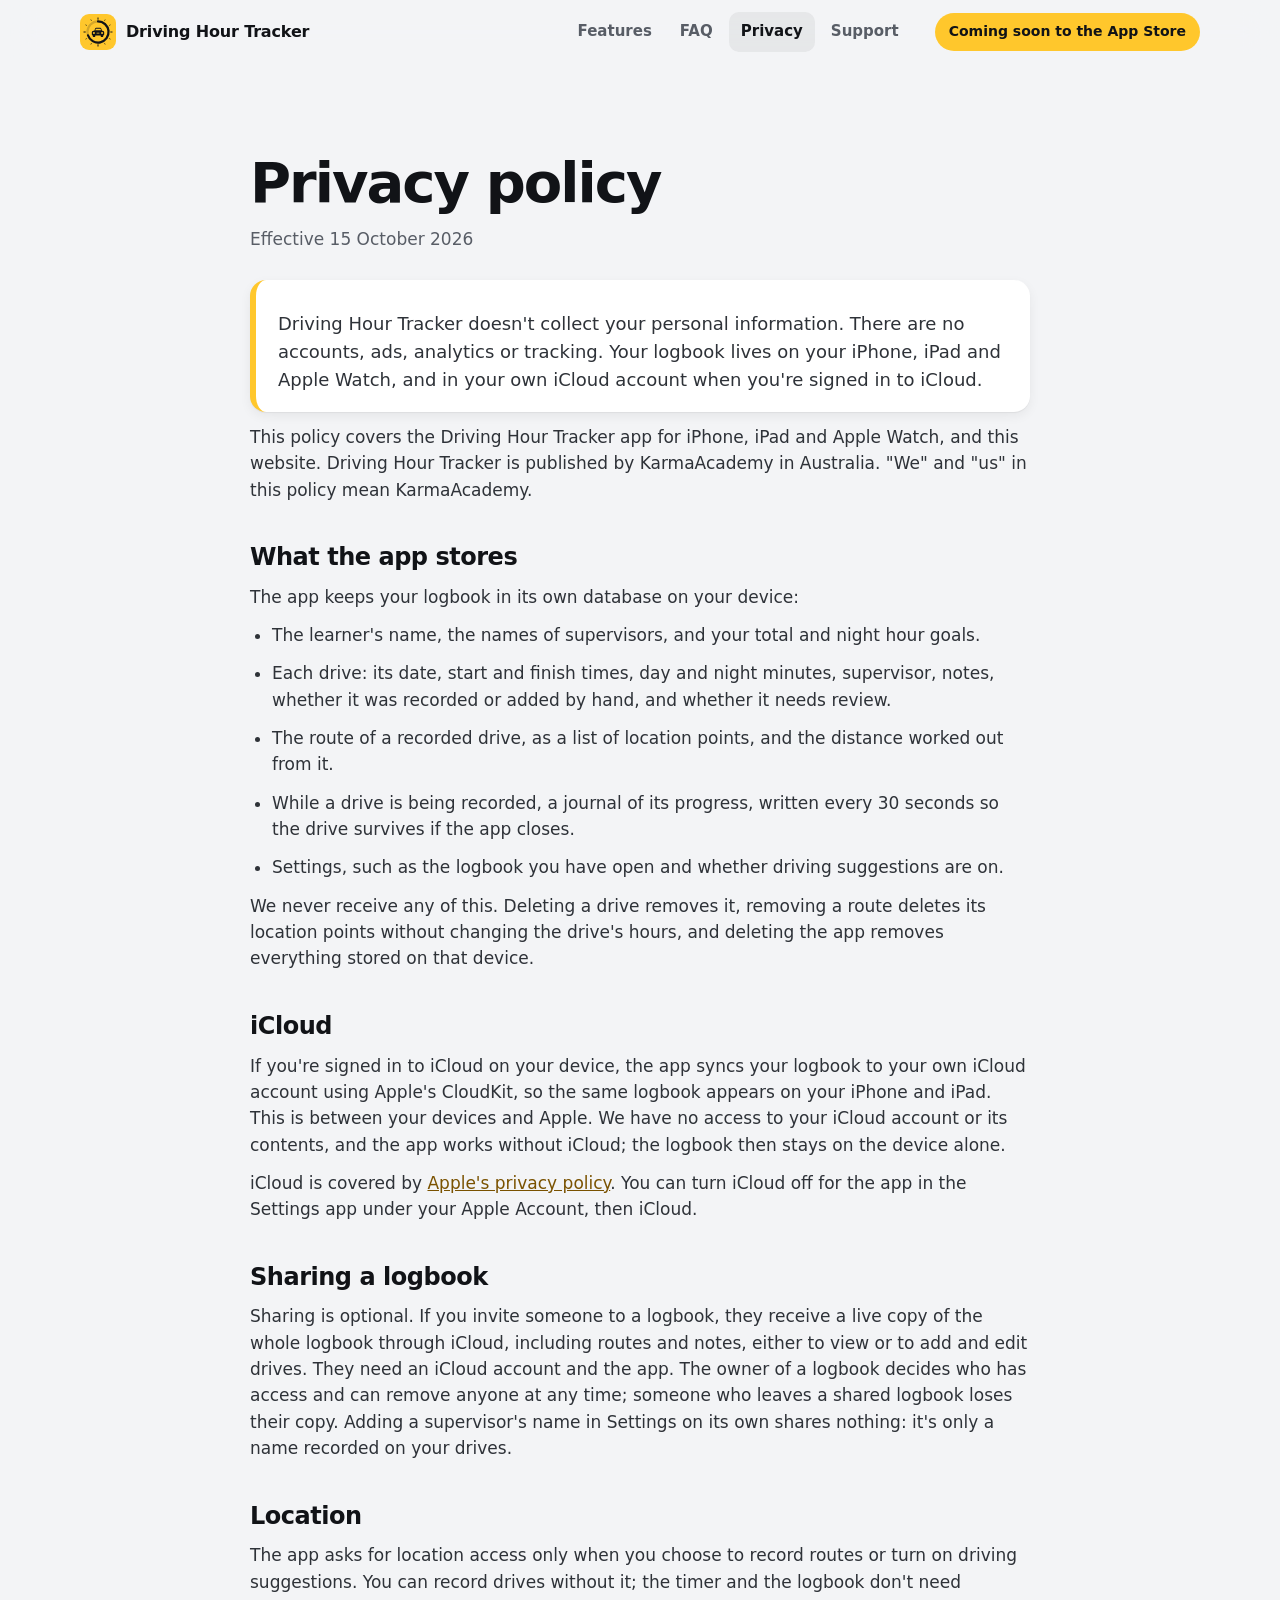
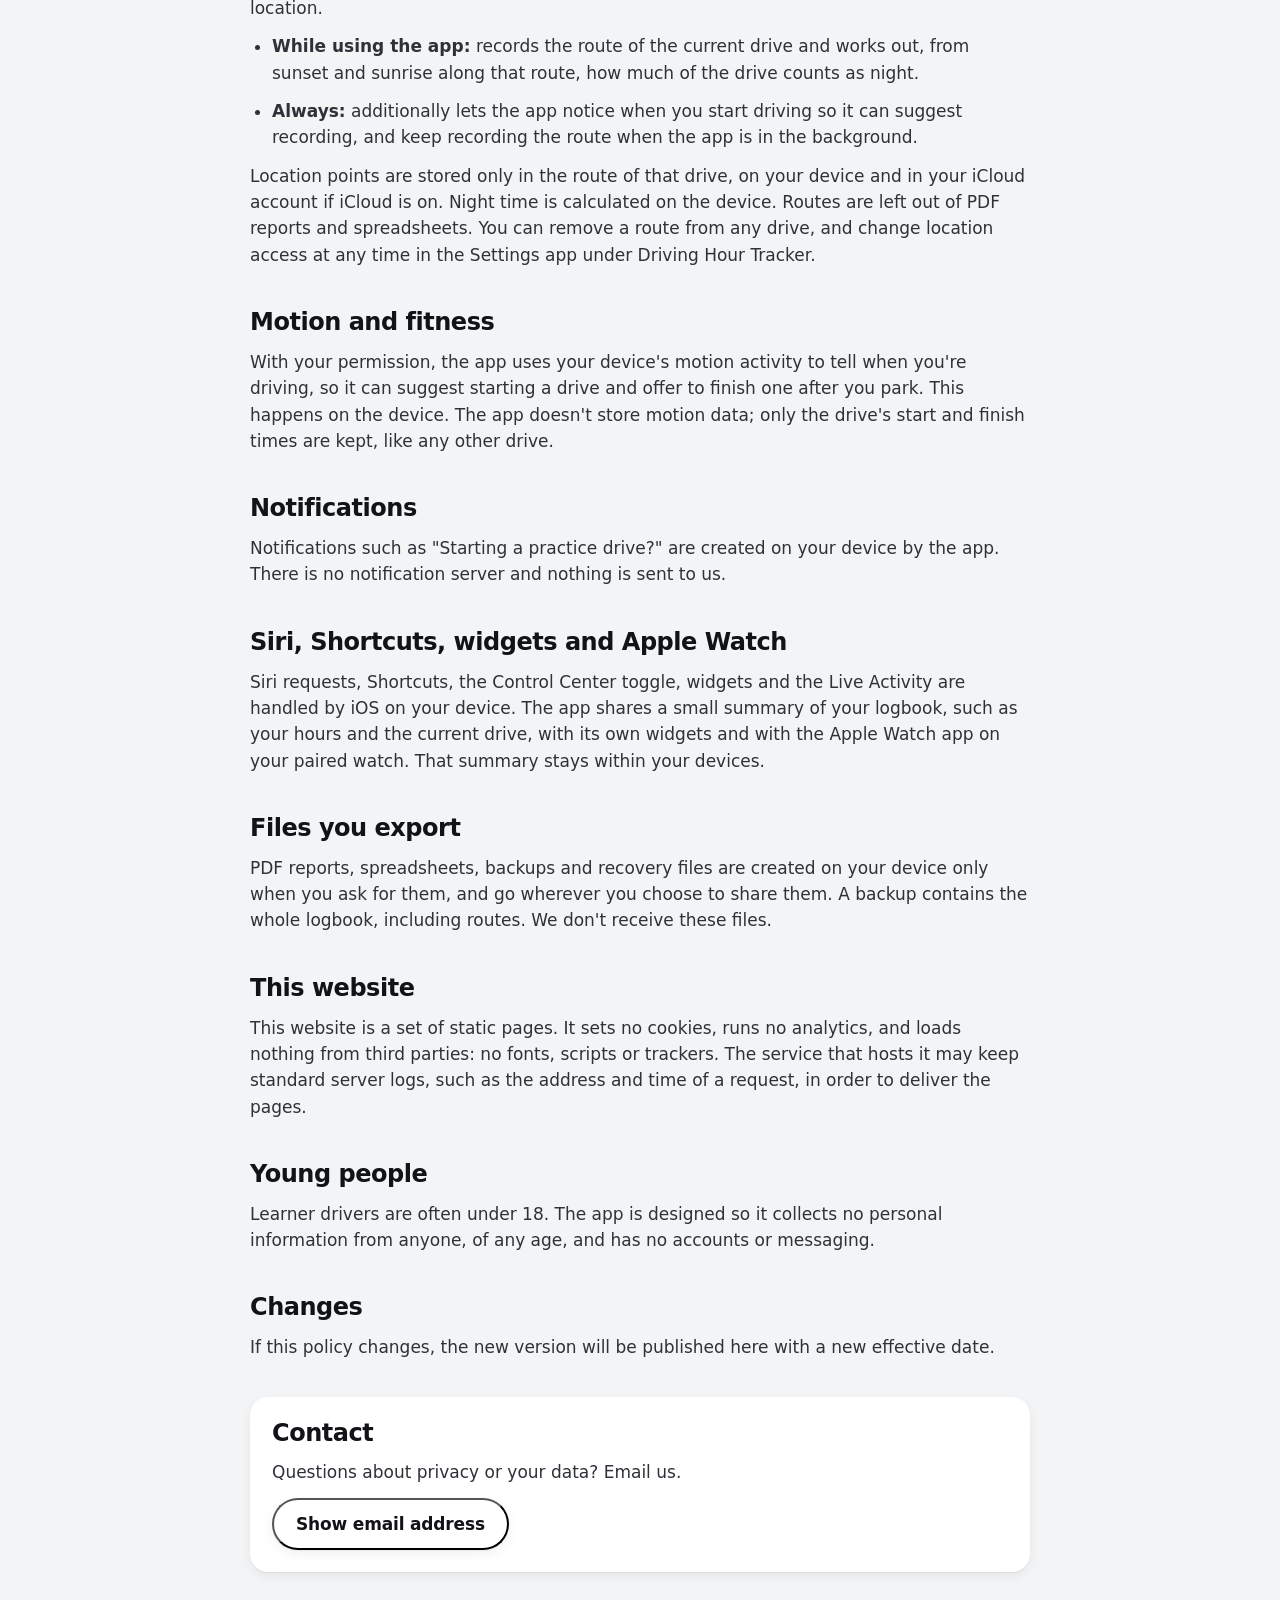
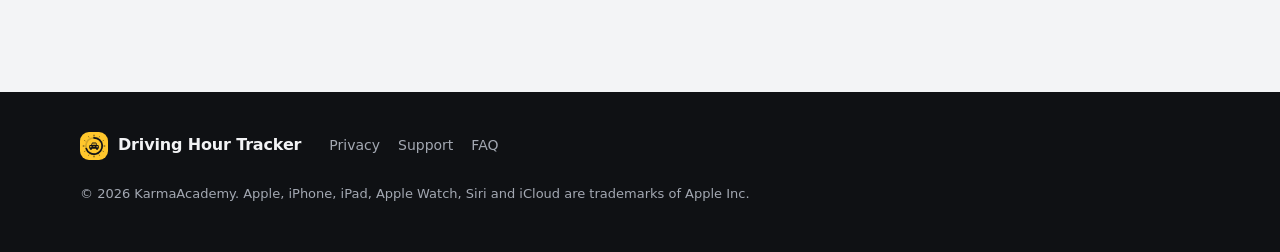
==== privacy/index.html @ 157b5ce8 "Add the Driving Hour Tracker website Home page with the scroll-driven drive scene, privacy policy, s" ====
<!doctype html>
<html lang="en">
<head>
<meta charset="utf-8">
<meta name="viewport" content="width=device-width, initial-scale=1, viewport-fit=cover">
<title>Privacy policy · Driving Hour Tracker</title>
<meta name="description" content="How the Driving Hour Tracker app and website handle your information. Your logbook stays on your device and in your own iCloud account. No accounts, analytics or ads.">
<link rel="canonical" href="https://drivinghourtracker.karmafy.com.au/privacy/">
<meta name="theme-color" content="#FFC72C">
<meta name="color-scheme" content="light">
<meta property="og:type" content="website">
<meta property="og:title" content="Privacy policy · Driving Hour Tracker">
<meta property="og:description" content="Your logbook stays on your device and in your own iCloud account. No accounts, analytics or ads.">
<meta property="og:url" content="https://drivinghourtracker.karmafy.com.au/privacy/">
<meta property="og:image" content="https://drivinghourtracker.karmafy.com.au/assets/img/og-image.jpg">
<link rel="icon" href="../assets/icons/favicon-32.png" sizes="32x32" type="image/png">
<link rel="apple-touch-icon" href="../assets/icons/apple-touch-icon.png">
<link rel="stylesheet" href="../assets/css/site.css">
</head>
<body>
<a class="skip" href="#main">Skip to content</a>

<header class="nav" id="nav">
  <div class="wrap nav-row">
    <a class="brand" href="../" aria-label="Driving Hour Tracker, home">
      <img src="../assets/icons/app-icon.svg" width="36" height="36" alt="">
      <span>Driving Hour Tracker</span>
    </a>
    <nav class="nav-links" aria-label="Sections">
      <a href="../#features">Features</a>
      <a href="../#faq">FAQ</a>
      <a href="./" aria-current="page">Privacy</a>
      <a href="../support/">Support</a>
    </nav>
    <span class="nav-cta"><span class="long">Coming soon to the App Store</span><span class="short" aria-hidden="true">Coming soon</span></span>
  </div>
</header>

<main id="main" class="doc">
  <div class="wrap narrow">
    <h1>Privacy policy</h1>
    <p class="updated">Effective 15 October 2026</p>

    <div class="summary">
      <p>Driving Hour Tracker doesn't collect your personal information. There are no accounts, ads, analytics or tracking. Your logbook lives on your iPhone, iPad and Apple Watch, and in your own iCloud account when you're signed in to iCloud.</p>
    </div>

    <p>This policy covers the Driving Hour Tracker app for iPhone, iPad and Apple Watch, and this website. Driving Hour Tracker is published by KarmaAcademy in Australia. "We" and "us" in this policy mean KarmaAcademy.</p>

    <h2>What the app stores</h2>
    <p>The app keeps your logbook in its own database on your device:</p>
    <ul>
      <li>The learner's name, the names of supervisors, and your total and night hour goals.</li>
      <li>Each drive: its date, start and finish times, day and night minutes, supervisor, notes, whether it was recorded or added by hand, and whether it needs review.</li>
      <li>The route of a recorded drive, as a list of location points, and the distance worked out from it.</li>
      <li>While a drive is being recorded, a journal of its progress, written every 30 seconds so the drive survives if the app closes.</li>
      <li>Settings, such as the logbook you have open and whether driving suggestions are on.</li>
    </ul>
    <p>We never receive any of this. Deleting a drive removes it, removing a route deletes its location points without changing the drive's hours, and deleting the app removes everything stored on that device.</p>

    <h2>iCloud</h2>
    <p>If you're signed in to iCloud on your device, the app syncs your logbook to your own iCloud account using Apple's CloudKit, so the same logbook appears on your iPhone and iPad. This is between your devices and Apple. We have no access to your iCloud account or its contents, and the app works without iCloud; the logbook then stays on the device alone.</p>
    <p>iCloud is covered by <a href="https://www.apple.com/legal/privacy/">Apple's privacy policy</a>. You can turn iCloud off for the app in the Settings app under your Apple Account, then iCloud.</p>

    <h2>Sharing a logbook</h2>
    <p>Sharing is optional. If you invite someone to a logbook, they receive a live copy of the whole logbook through iCloud, including routes and notes, either to view or to add and edit drives. They need an iCloud account and the app. The owner of a logbook decides who has access and can remove anyone at any time; someone who leaves a shared logbook loses their copy. Adding a supervisor's name in Settings on its own shares nothing: it's only a name recorded on your drives.</p>

    <h2>Location</h2>
    <p>The app asks for location access only when you choose to record routes or turn on driving suggestions. You can record drives without it; the timer and the logbook don't need location.</p>
    <ul>
      <li><strong>While using the app:</strong> records the route of the current drive and works out, from sunset and sunrise along that route, how much of the drive counts as night.</li>
      <li><strong>Always:</strong> additionally lets the app notice when you start driving so it can suggest recording, and keep recording the route when the app is in the background.</li>
    </ul>
    <p>Location points are stored only in the route of that drive, on your device and in your iCloud account if iCloud is on. Night time is calculated on the device. Routes are left out of PDF reports and spreadsheets. You can remove a route from any drive, and change location access at any time in the Settings app under Driving Hour Tracker.</p>

    <h2>Motion and fitness</h2>
    <p>With your permission, the app uses your device's motion activity to tell when you're driving, so it can suggest starting a drive and offer to finish one after you park. This happens on the device. The app doesn't store motion data; only the drive's start and finish times are kept, like any other drive.</p>

    <h2>Notifications</h2>
    <p>Notifications such as "Starting a practice drive?" are created on your device by the app. There is no notification server and nothing is sent to us.</p>

    <h2>Siri, Shortcuts, widgets and Apple Watch</h2>
    <p>Siri requests, Shortcuts, the Control Center toggle, widgets and the Live Activity are handled by iOS on your device. The app shares a small summary of your logbook, such as your hours and the current drive, with its own widgets and with the Apple Watch app on your paired watch. That summary stays within your devices.</p>

    <h2>Files you export</h2>
    <p>PDF reports, spreadsheets, backups and recovery files are created on your device only when you ask for them, and go wherever you choose to share them. A backup contains the whole logbook, including routes. We don't receive these files.</p>

    <h2>This website</h2>
    <p>This website is a set of static pages. It sets no cookies, runs no analytics, and loads nothing from third parties: no fonts, scripts or trackers. The service that hosts it may keep standard server logs, such as the address and time of a request, in order to deliver the pages.</p>

    <h2>Young people</h2>
    <p>Learner drivers are often under 18. The app is designed so it collects no personal information from anyone, of any age, and has no accounts or messaging.</p>

    <h2>Changes</h2>
    <p>If this policy changes, the new version will be published here with a new effective date.</p>

    <div class="contact">
      <h2 style="margin-top:0">Contact</h2>
      <p>Questions about privacy or your data? Email us.</p>
      <button class="btn btn-ghost email-reveal" type="button" data-mail-user="troppus" data-mail-host="ua.moc.yfamrak">Show email address</button>
      <noscript><p>Turn on JavaScript to see our email address.</p></noscript>
    </div>
  </div>
</main>

<footer class="footer">
  <div class="wrap foot-row">
    <a class="brand" href="../"><img src="../assets/icons/app-icon.svg" width="28" height="28" alt="">Driving Hour Tracker</a>
    <nav class="foot-links" aria-label="Footer">
      <a href="./">Privacy</a>
      <a href="../support/">Support</a>
      <a href="../#faq">FAQ</a>
    </nav>
    <p class="foot-note">© 2026 KarmaAcademy. Apple, iPhone, iPad, Apple Watch, Siri and iCloud are trademarks of Apple Inc.</p>
  </div>
</footer>

<script src="../assets/js/site.js" defer></script>
</body>
</html>
---- assets/css/site.css ----
/* Driving Hour Tracker website. Colours are the app's L-plate tokens (DrivingLogCore/Palette.swift, light values,
   with the dark values where the system renders a surface dark). Yellow is only ever a fill under near-black. */

:root {
  --ground: #F3F4F6; --card: #FFFFFF; --ink: #111317; --ink2: #585D66; --sep: #E7E9ED; --fill: #EDEFF2;
  --plate: #FFC72C; --onPlate: #111317; --accentInk: #7A5200; --accentTint: #FFF3C7; --tintInk: #5E3F00;
  --day: #9A6200; --dayTint: #FFF3C7; --night: #2F4AB5; --nightTint: #E6EBFA; --ok: #1E7A4B; --okTint: #E3F3EA;
  --danger: #C42B1C; --dangerTint: #FCE5E2;
  --dGround: #0F1114; --dCard: #1A1D22; --dInk: #F2F3F5; --dInk2: #A3A8B2; --dSep: #2A2E35; --dDanger: #FF8A7F; --dAccentInk: #FFD45C; --dNight: #8EA6FF; --dDay: #F5B94A;
  --font: -apple-system, BlinkMacSystemFont, "SF Pro Display", "SF Pro Text", system-ui, "Segoe UI", Roboto, "Helvetica Neue", Arial, sans-serif;
  --ease: cubic-bezier(.2, .7, .2, 1);
  --ease-out: cubic-bezier(.16, 1, .3, 1);
  --radius: 22px;
  --shadow: 0 30px 60px -28px rgba(10, 12, 16, .35), 0 10px 20px -14px rgba(10, 12, 16, .2);
  --shadow-soft: 0 4px 12px rgba(0, 0, 0, .06), 0 1px 1px rgba(0, 0, 0, .05);
  --nav-h: 64px;
}

* { box-sizing: border-box; }
html { scroll-behavior: smooth; -webkit-text-size-adjust: 100%; }
body {
  margin: 0; background: var(--ground); color: var(--ink); font-family: var(--font); font-size: 17px; line-height: 1.55;
  -webkit-font-smoothing: antialiased; -moz-osx-font-smoothing: grayscale; overflow-x: clip;
}
img, svg, video { display: block; max-width: 100%; }
a { color: inherit; }
b, strong { font-weight: 650; }
h1, h2, h3, p, ul, ol, figure { margin: 0; }
button { font: inherit; }
:focus-visible { outline: 3px solid var(--night); outline-offset: 3px; border-radius: 6px; }
[id] { scroll-margin-top: calc(var(--nav-h) + 12px); }
#how { scroll-margin-top: 0; }
svg.i { display: inline-block; vertical-align: middle; flex: none; }

.skip { position: absolute; left: 16px; top: -60px; background: var(--ink); color: var(--dInk); padding: 10px 16px; border-radius: 12px; z-index: 100; text-decoration: none; font-weight: 600; }
.skip:focus { top: 12px; }

.wrap { width: 100%; max-width: 1200px; margin: 0 auto; padding: 0 clamp(16px, 4vw, 40px); }
.wrap.narrow { max-width: 860px; }

/* ---------- type ---------- */
.display { font-size: clamp(42px, 7.2vw, 88px); line-height: .98; letter-spacing: -.04em; font-weight: 800; }
.display-2 { font-size: clamp(32px, 4.8vw, 58px); line-height: 1.04; letter-spacing: -.035em; font-weight: 800; max-width: 18ch; }
.display-3 { font-size: clamp(28px, 3.6vw, 44px); line-height: 1.06; letter-spacing: -.03em; font-weight: 800; }
.eyebrow { display: flex; align-items: center; gap: 10px; font-size: 14px; font-weight: 650; letter-spacing: .06em; text-transform: uppercase; color: var(--accentInk); margin-bottom: 18px; }
.eyebrow.light { color: var(--dAccentInk); }
.lede { font-size: clamp(18px, 1.5vw, 21px); line-height: 1.5; color: var(--ink2); max-width: 54ch; margin-top: 26px; }
.section-lede { font-size: clamp(17px, 1.4vw, 20px); color: var(--ink2); max-width: 60ch; margin-top: 18px; }
.why .section-lede, .devices .section-lede { color: var(--dInk2); }
.fine { font-size: 14px; color: var(--ink2); max-width: 70ch; margin-top: 28px; }

/* The highlighted word sits on a learner plate. */
.mark { display: inline-block; font-style: normal; padding: 0 .12em .04em; margin: 0 -.02em; border-radius: .14em; transform: rotate(-2deg); background: var(--plate); color: var(--onPlate); }
.lplate { display: inline-grid; place-items: center; width: 22px; height: 22px; border-radius: 4px; background: var(--plate); color: var(--onPlate); font-weight: 900; font-size: 14px; letter-spacing: 0; line-height: 1; border: 2px solid var(--onPlate); }

/* ---------- buttons, chips, cards ---------- */
.btn { display: inline-flex; align-items: center; justify-content: center; gap: 9px; min-height: 52px; padding: 0 22px; border-radius: 26px; font-weight: 650; font-size: 17px; text-decoration: none; letter-spacing: -.01em; transition: transform .35s var(--ease-out), box-shadow .35s var(--ease-out), background-color .25s; white-space: nowrap; }
.btn-plate { background: var(--plate); color: var(--onPlate); box-shadow: 0 14px 28px -14px rgba(122, 82, 0, .55); }
.btn-plate:hover { transform: translateY(-2px); box-shadow: 0 20px 34px -14px rgba(122, 82, 0, .6); }
.btn-ghost { color: var(--ink); background: var(--card); box-shadow: var(--shadow-soft); }
.btn-ghost:hover { transform: translateY(-2px); box-shadow: 0 12px 24px -12px rgba(10, 12, 16, .3); }
.btn-ink { background: var(--ink); color: var(--plate); }
.btn-ink:hover { transform: translateY(-2px); }
.btn-ghost-ink { color: var(--ink); background: rgba(17, 19, 23, .08); }
.btn-ghost-ink:hover { background: rgba(17, 19, 23, .14); }
.actions { display: flex; flex-wrap: wrap; gap: 12px; margin-top: 30px; }

.chip { display: inline-flex; align-items: center; gap: 7px; height: 38px; padding: 0 14px; border-radius: 19px; background: var(--card); color: var(--ink); font-size: 14px; font-weight: 600; box-shadow: var(--shadow-soft); white-space: nowrap; }
.chip b { font-weight: 700; }
.chip.plate { background: var(--plate); color: var(--onPlate); box-shadow: 0 16px 30px -18px rgba(10, 12, 16, .5); }
.chip-row { display: flex; flex-wrap: wrap; gap: 8px; margin-top: 16px; }

.row-card { display: flex; align-items: center; gap: 14px; background: var(--card); border-radius: 18px; padding: 14px 18px 14px 14px; box-shadow: var(--shadow); min-width: 250px; max-width: 330px; }
.row-card strong { display: block; font-size: 16px; line-height: 1.25; }
.row-card small { display: block; font-size: 13px; color: var(--ink2); line-height: 1.3; margin-top: 2px; }
.dot { display: inline-grid; place-items: center; width: 40px; height: 40px; border-radius: 50%; flex: none; }
.dot.ok { background: var(--okTint); color: var(--ok); }
.dot.night { background: var(--nightTint); color: var(--night); }
.avatar { display: inline-grid; place-items: center; width: 40px; height: 40px; border-radius: 50%; background: var(--fill); color: var(--ink2); font-weight: 650; font-size: 16px; flex: none; }
.avatar.plate { background: var(--accentTint); color: var(--tintInk); }
.avatar.icloud { background: var(--nightTint); color: var(--night); }

/* ---------- reveal on scroll ---------- */
[data-reveal] { opacity: 0; transform: translate3d(0, 28px, 0); transition: opacity .9s var(--ease), transform .9s var(--ease); }
[data-reveal].in { opacity: 1; transform: none; }
[data-stagger] > * { opacity: 0; transform: translate3d(0, 22px, 0); transition: opacity .8s var(--ease), transform .8s var(--ease); transition-delay: calc(var(--i, 0) * 90ms); }
[data-stagger].in > * { opacity: 1; transform: none; }

/* ---------- nav ---------- */
.nav { position: sticky; top: 0; z-index: 50; height: var(--nav-h); display: flex; align-items: center; background: rgba(243, 244, 246, .72); backdrop-filter: saturate(180%) blur(18px); -webkit-backdrop-filter: saturate(180%) blur(18px); transition: box-shadow .3s, background-color .3s; }
.nav.scrolled { box-shadow: 0 1px 0 rgba(17, 19, 23, .07), 0 10px 30px -20px rgba(10, 12, 16, .25); background: rgba(243, 244, 246, .86); }
.nav-row { display: flex; align-items: center; gap: 24px; }
.brand { display: inline-flex; align-items: center; gap: 10px; font-weight: 700; text-decoration: none; letter-spacing: -.01em; font-size: 16px; }
.brand img { border-radius: 9px; }
.brand span { white-space: nowrap; }
.nav-cta .short { display: none; }
@media (max-width: 600px) { .nav-cta .long { display: none; } .nav-cta .short { display: inline; } .nav-row { gap: 12px; } }
.nav-links { display: none; gap: 4px; margin-left: auto; }
.nav-links a { text-decoration: none; font-size: 15px; font-weight: 550; color: var(--ink2); padding: 8px 12px; border-radius: 10px; transition: color .2s, background-color .2s; }
.nav-links a:hover { color: var(--ink); background: rgba(17, 19, 23, .06); }
.nav-cta { margin-left: auto; display: inline-flex; align-items: center; height: 38px; padding: 0 14px; border-radius: 19px; background: var(--plate); color: var(--onPlate); font-size: 14px; font-weight: 650; white-space: nowrap; }
@media (min-width: 900px) { .nav-links { display: flex; } .nav-cta { margin-left: 0; } }

/* ---------- device frames (store.css proportions, scaled by --k) ---------- */
.iphone { position: relative; width: calc(470px * var(--k, 1)); height: calc(986px * var(--k, 1)); flex: none; }
.iphone > .body { position: absolute; left: 0; top: 0; width: 470px; height: 986px; transform: scale(var(--k, 1)); transform-origin: 0 0; }
.iphone .edge { position: absolute; inset: 0; border-radius: 78px; background: linear-gradient(150deg, #8A8D93 0%, #3B3E43 18%, #6E7177 52%, #2B2D31 80%, #75787E 100%); box-shadow: 0 50px 90px -30px rgba(10, 12, 16, .55), 0 24px 40px -24px rgba(10, 12, 16, .45); }
.iphone .bezel { position: absolute; inset: 3px; border-radius: 75px; background: #050506; }
.iphone .screen { position: absolute; left: 15px; top: 15px; width: 440px; height: 956px; border-radius: 62px; overflow: hidden; background: var(--ground); }
.iphone .screen > img, .iphone .screen > video { position: absolute; left: 0; top: 0; width: 440px; height: 956px; object-fit: cover; }
.iphone .island { position: absolute; left: 50%; top: 11px; width: 126px; height: 37px; margin-left: -63px; border-radius: 19px; background: #000; z-index: 10; }

.ipad { position: relative; width: calc(1084px * var(--k, 1)); height: calc(1428px * var(--k, 1)); flex: none; }
.ipad > .body { position: absolute; left: 0; top: 0; width: 1084px; height: 1428px; transform: scale(var(--k, 1)); transform-origin: 0 0; }
.ipad .edge { position: absolute; inset: 0; border-radius: 62px; background: linear-gradient(150deg, #8A8D93 0%, #3B3E43 18%, #6E7177 52%, #2B2D31 80%, #75787E 100%); box-shadow: 0 60px 110px -40px rgba(10, 12, 16, .5), 0 30px 50px -30px rgba(10, 12, 16, .4); }
.ipad .bezel { position: absolute; inset: 3px; border-radius: 59px; background: #050506; }
.ipad .cam { position: absolute; right: 9px; top: 50%; width: 8px; height: 8px; margin-top: -4px; border-radius: 50%; background: #1C2230; box-shadow: inset 0 0 0 2px #0A0C10; }
.ipad .screen { position: absolute; left: 26px; top: 26px; width: 1032px; height: 1376px; border-radius: 36px; overflow: hidden; background: var(--ground); }
.ipad .screen > img { position: absolute; left: 0; top: 0; width: 1032px; height: 1376px; }

.watch { position: relative; width: calc(268px * var(--k, 1)); height: calc(318px * var(--k, 1)); flex: none; }
.watch > .wbody { position: absolute; left: 0; top: 0; width: 268px; height: 318px; transform: scale(var(--k, 1)); transform-origin: 0 0; }
.watch .band { position: absolute; left: 44px; width: 180px; background: linear-gradient(90deg, #1B1D21, #2C2F35 50%, #1B1D21); }
.watch .band.top { top: -150px; height: 170px; border-radius: 26px 26px 8px 8px; }
.watch .band.bottom { bottom: -150px; height: 170px; border-radius: 8px 8px 26px 26px; }
.watch .case { position: absolute; inset: 0; border-radius: 76px; background: linear-gradient(150deg, #5D6067 0%, #26282C 30%, #4A4D53 60%, #1D1F22 100%); box-shadow: 0 40px 70px -26px rgba(10, 12, 16, .6), 0 16px 30px -18px rgba(10, 12, 16, .45); }
.watch .glass { position: absolute; inset: 9px; border-radius: 68px; background: #000; }
.watch .wscreen { position: absolute; left: 30px; top: 35px; width: 208px; height: 248px; border-radius: 46px; overflow: hidden; background: #000; }
.watch .wscreen img { position: absolute; left: 0; top: 0; width: 208px; height: 248px; }
.watch .crown { position: absolute; right: -11px; top: 72px; width: 16px; height: 50px; border-radius: 6px; background: linear-gradient(90deg, #3A3D42, #7B7E84 55%, #3A3D42); }
.watch .wbutton { position: absolute; right: -6px; top: 150px; width: 9px; height: 64px; border-radius: 4px; background: #2A2C30; }

/* ============================== HERO ============================== */
.hero { position: relative; overflow: hidden; padding: clamp(40px, 7vw, 96px) 0 0; min-height: calc(100vh - var(--nav-h)); display: flex; flex-direction: column; }
.hero-bg { position: absolute; inset: 0; pointer-events: none; }
.hero-bg .motif { position: absolute; right: -22vw; top: -24vw; width: 78vw; height: 78vw; max-width: 1100px; max-height: 1100px; color: rgba(17, 19, 23, .05); animation: spin 90s linear infinite; }
.hero-bg .glow { position: absolute; right: -10vw; top: 10vh; width: 60vw; height: 60vw; max-width: 900px; max-height: 900px; border-radius: 50%; background: radial-gradient(closest-side, rgba(255, 199, 44, .35), rgba(255, 199, 44, 0)); filter: blur(10px); }
@keyframes spin { to { transform: rotate(360deg); } }

.hero-grid { position: relative; display: grid; grid-template-columns: 1fr; gap: 40px; align-items: center; flex: 1; }
.hero-copy { position: relative; z-index: 3; }
.display .line { display: block; overflow: hidden; padding: 0 .08em; margin: 0 -.08em; }
.display .line > span { display: block; transform: translate3d(0, 110%, 0); animation: rise 1s var(--ease-out) forwards; }
.display .line:nth-child(2) > span { animation-delay: .1s; }
.display .line:nth-child(3) > span { animation-delay: .2s; }
@keyframes rise { to { transform: none; } }
.hero .eyebrow, .hero .lede, .hero .actions, .hero .proof { opacity: 0; animation: fade .9s var(--ease) forwards; }
.hero .eyebrow { animation-delay: .05s; }
.hero .lede { animation-delay: .45s; }
.hero .actions { animation-delay: .6s; }
.hero .proof { animation-delay: .75s; }
@keyframes fade { from { opacity: 0; transform: translate3d(0, 14px, 0); } to { opacity: 1; transform: none; } }
.proof { list-style: none; padding: 0; margin: 28px 0 0; display: flex; flex-wrap: wrap; gap: 8px 18px; color: var(--ink2); font-size: 15px; font-weight: 550; }
.proof li { display: inline-flex; align-items: center; gap: 7px; }
.proof .i { color: var(--ok); }

.hero-stage { position: relative; height: 560px; display: flex; justify-content: center; align-items: flex-start; --mx: 0; --my: 0; }
.hero-phone { --k: .54; z-index: 2; opacity: 0; animation: phone-in 1.2s var(--ease-out) .25s forwards; translate: calc(var(--mx) * 8px) calc(var(--my) * 8px); }
@keyframes phone-in { from { opacity: 0; transform: translate3d(0, 60px, 0) scale(.96); } to { opacity: 1; transform: none; } }
.timer-cover { position: absolute; left: 100px; top: 196px; width: 240px; height: 92px; background: var(--ground); display: grid; place-items: center; font-size: 82px; font-weight: 400; letter-spacing: -.02em; font-variant-numeric: tabular-nums; color: var(--ink); line-height: 1; }
.float { position: absolute; z-index: 3; opacity: 0; animation: fade 1s var(--ease) forwards; translate: calc(var(--mx) * var(--d, 10) * 1px) calc(var(--my) * var(--d, 10) * 1px); }
.float-a { left: 0; top: 300px; animation-delay: .9s; }
.float-b { right: 0; top: 400px; animation-delay: 1.1s; }
.float-c { right: 4%; bottom: 0; animation-delay: 1.3s; }
.float-a .row-card { animation: hover-a 6s ease-in-out infinite; }
.float-b .row-card { animation: hover-b 7s ease-in-out infinite; }
.float-c .watch { animation: hover-a 8s ease-in-out infinite; }
@keyframes hover-a { 50% { transform: translateY(-8px); } }
@keyframes hover-b { 50% { transform: translateY(8px); } }

.road { position: relative; height: 110px; margin-top: 24px; background: #2A2E35; overflow: hidden; }
.road::before, .road::after { content: ""; position: absolute; left: 0; right: 0; height: 6px; background: var(--plate); opacity: .9; }
.road::before { top: 10px; } .road::after { bottom: 10px; }
.lane { position: absolute; left: 0; right: 0; top: 50%; height: 4px; margin-top: -2px; background: repeating-linear-gradient(90deg, #F2F3F5 0 48px, transparent 48px 96px); background-size: 96px 4px; animation: lane 1.2s linear infinite; }
@keyframes lane { to { background-position: -96px 0; } }
.road-car { position: absolute; top: 50%; left: 0; width: 72px; height: 58px; margin-top: -29px; color: var(--plate); animation: drive-by 14s linear infinite; }
.road-car svg { width: 100%; height: 100%; animation: bob .5s ease-in-out infinite alternate; filter: drop-shadow(0 10px 10px rgba(0, 0, 0, .5)); }
@keyframes drive-by { from { transform: translateX(-120px); } to { transform: translateX(calc(100vw + 120px)); } }
@keyframes bob { from { transform: translateY(-1px); } to { transform: translateY(1px); } }

@media (min-width: 960px) {
  .hero-grid { grid-template-columns: minmax(0, 1.05fr) minmax(0, .95fr); gap: 20px; }
  .hero-stage { height: 680px; justify-content: flex-end; padding-right: 20px; }
  .hero-phone { --k: .66; }
  .float-a { left: -2%; top: 300px; }
  .float-b { right: -24px; top: 420px; }
  .float-c { left: 6%; bottom: -6px; }
}
@media (min-width: 1200px) { .hero-phone { --k: .7; } .hero-stage { height: 720px; } }
@media (max-width: 600px) {
  .hero-stage { height: 520px; }
  .hero-phone { --k: .5; }
  .float-a, .float-b { display: none; }
  .float-c { right: -4px; bottom: 0; --k: .55; }
  .row-card { min-width: 0; max-width: 220px; padding: 12px 14px 12px 12px; }
  .row-card strong { font-size: 14px; } .row-card small { font-size: 12px; }
}

/* ============================== WHY ============================== */
.why { background: var(--dGround); color: var(--dInk); padding: clamp(72px, 10vw, 140px) 0; }
.findings { display: grid; grid-template-columns: 1fr; gap: 16px; margin-top: 48px; }
.finding { background: var(--dCard); border: 1px solid var(--dSep); border-radius: var(--radius); padding: 26px 26px 28px; }
.finding .complaint { display: flex; gap: 10px; align-items: flex-start; color: var(--dInk2); font-size: 15px; line-height: 1.4; text-decoration: line-through; text-decoration-color: rgba(255, 138, 127, .6); }
.finding .x { display: inline-grid; place-items: center; width: 22px; height: 22px; border-radius: 50%; background: rgba(255, 90, 80, .18); color: var(--dDanger); font-size: 12px; font-weight: 800; flex: none; text-decoration: none; }
.finding h3 { font-size: 22px; letter-spacing: -.02em; margin-top: 18px; line-height: 1.15; }
.finding h3::before { content: ""; display: block; width: 44px; height: 6px; border-radius: 3px; background: var(--plate); margin-bottom: 14px; transform-origin: left; transform: scaleX(0); transition: transform .9s var(--ease-out) .2s; }
[data-stagger].in .finding h3::before { transform: none; }
.finding p:last-child { color: var(--dInk2); margin-top: 10px; font-size: 16px; }
@media (min-width: 720px) { .findings { grid-template-columns: 1fr 1fr; gap: 20px; } }

/* ============================== THE DRIVE ============================== */
.drive { position: relative; height: 480vh; background: var(--ground); }
.drive-stage { position: sticky; top: 0; height: 100vh; height: 100svh; overflow: hidden; }
.sky { position: absolute; inset: 0; background: linear-gradient(180deg, #F3F4F6 0%, #E9ECF1 60%, #DFE3E9 100%); }
.night-layer { position: absolute; inset: 0; background: linear-gradient(180deg, #0F1114 0%, #141A33 55%, #1D2A5E 100%); opacity: 0; }
.grid-map { position: absolute; inset: -10% -10% -10% -10%; opacity: .5; background-image: linear-gradient(rgba(17, 19, 23, .07) 1px, transparent 1px), linear-gradient(90deg, rgba(17, 19, 23, .07) 1px, transparent 1px); background-size: 72px 72px; transform: rotate(-6deg); mix-blend-mode: multiply; }
.sun { position: absolute; left: 12%; top: 14%; width: 120px; height: 120px; border-radius: 50%; background: radial-gradient(circle at 40% 40%, #FFE27A, #FFC72C 60%, #F5B94A); box-shadow: 0 0 80px 30px rgba(255, 199, 44, .35); }
.moon { position: absolute; right: 14%; top: 12%; width: 84px; height: 84px; border-radius: 50%; background: #F2F3F5; box-shadow: inset -22px -10px 0 0 #141A33, 0 0 50px 10px rgba(242, 243, 245, .15); opacity: 0; transform: translateY(120px); }
.road-svg { position: absolute; inset: 0; width: 100%; height: 100%; }
.road-svg .asphalt { fill: none; stroke: #2A2E35; stroke-width: 58; stroke-linecap: round; stroke-linejoin: round; }
.road-svg .centre { fill: none; stroke: #F2F3F5; stroke-width: 3; stroke-dasharray: 22 18; opacity: .7; }
.road-svg .trail { fill: none; stroke-width: 10; stroke-linecap: round; stroke-linejoin: round; }
.road-svg .trail.day { stroke: #F5B94A; }
.road-svg .trail.night { stroke: #8EA6FF; }
.road-svg .car { color: var(--plate); filter: drop-shadow(0 8px 8px rgba(0, 0, 0, .45)); }

.live { position: absolute; left: 50%; top: calc(var(--nav-h) + 14px); transform: translateX(-50%); z-index: 4; display: grid; grid-template-columns: auto 1fr auto; grid-template-areas: "car title state" "car timer timer" "car bar bar" "car cap cap"; column-gap: 12px; row-gap: 2px; align-items: center; width: min(92vw, 420px); background: #000; color: var(--dInk); border-radius: 26px; padding: 14px 18px 14px 14px; box-shadow: 0 30px 60px -20px rgba(0, 0, 0, .6), 0 0 0 1px rgba(255, 255, 255, .08); font-size: 14px; }
.live-car { grid-area: car; display: grid; place-items: center; width: 44px; height: 44px; border-radius: 12px; background: var(--plate); color: var(--onPlate); align-self: start; }
.live-title { grid-area: title; font-weight: 650; font-size: 16px; }
.live-state { grid-area: state; display: inline-flex; align-items: center; gap: 4px; color: var(--dDanger); font-weight: 600; font-size: 13px; justify-self: end; }
.live-timer { grid-area: timer; font-size: 30px; font-weight: 600; font-variant-numeric: tabular-nums; letter-spacing: .01em; line-height: 1.1; }
.live-bar { grid-area: bar; height: 8px; border-radius: 4px; background: var(--dSep); position: relative; overflow: hidden; margin-top: 6px; }
.live-bar i { position: absolute; left: 0; top: 0; bottom: 0; width: 62%; border-radius: 4px; background: var(--dInk); }
.live-cap { grid-area: cap; color: var(--dInk2); font-size: 12px; }

.stops { position: absolute; inset: 0; pointer-events: none; }
.stop { position: absolute; left: 0; top: 0; opacity: 0; transform: translate3d(0, 16px, 0) scale(.96); transition: opacity .5s var(--ease), transform .5s var(--ease); }
.stop.on { opacity: 1; transform: none; }
.stop[data-side="above"] > * { transform: translate(-50%, calc(-100% - 46px)); }
.stop[data-side="below"] > * { transform: translate(-50%, 46px); }
.ui-sheet { background: var(--card); border-radius: 20px; padding: 16px 18px; box-shadow: var(--shadow); width: 260px; color: var(--ink); }
.ui-title { display: flex; align-items: center; gap: 8px; font-weight: 700; font-size: 16px; }
.ui-person { display: flex; align-items: center; gap: 12px; margin-top: 12px; font-weight: 600; }
.ui-person .tick { margin-left: auto; color: var(--accentInk); }
.ui-text { font-size: 14px; color: var(--ink2); margin-top: 6px; }
.ui-text b { color: var(--ink); font-variant-numeric: tabular-nums; }
.ui-btn { display: inline-flex; align-items: center; justify-content: center; gap: 8px; height: 44px; padding: 0 16px; border-radius: 22px; background: var(--plate); color: var(--onPlate); font-weight: 650; font-size: 15px; margin-top: 14px; width: 100%; }
.ui-btn.tint { background: var(--accentTint); color: var(--tintInk); }
.ui-row { display: flex; gap: 8px; } .ui-row .ui-btn { width: auto; flex: 1; padding: 0 10px; font-size: 14px; }
.ui-sheet.saved .ui-title { color: var(--ok); }
.ui-big { font-size: 40px; font-weight: 600; letter-spacing: -.02em; line-height: 1.1; margin-top: 8px; }
.ui-split { display: flex; justify-content: space-between; margin-top: 10px; font-size: 14px; font-weight: 600; }
.ui-split .day { color: var(--day); display: inline-flex; gap: 5px; align-items: center; } .ui-split .night { color: var(--night); display: inline-flex; gap: 5px; align-items: center; }
.ui-bars { display: flex; gap: 3px; height: 10px; margin-top: 10px; border-radius: 5px; overflow: hidden; }
.ui-bars i { display: block; width: var(--w); height: 100%; } .ui-bars .d { background: var(--day); } .ui-bars .n { background: var(--night); }

.drive-copy { position: absolute; left: 0; right: 0; bottom: 0; z-index: 5; padding: 0 clamp(16px, 4vw, 40px) clamp(20px, 4vh, 40px); color: var(--ink); }
.drive-copy .eyebrow { margin-bottom: 10px; }
.drive-copy .display-3 { max-width: 20ch; }
.steps { list-style: none; padding: 0; margin: 16px 0 0; position: relative; min-height: 96px; }
.step { position: absolute; left: 0; right: 0; top: 0; opacity: 0; transform: translate3d(0, 10px, 0); transition: opacity .45s var(--ease), transform .45s var(--ease); max-width: 52ch; }
.step.on { opacity: 1; transform: none; }
.step h3 { font-size: 22px; letter-spacing: -.02em; line-height: 1.15; }
.step p { color: var(--ink2); margin-top: 6px; font-size: 16px; }
.drive-stage.dark .drive-copy { color: var(--dInk); } .drive-stage.dark .step p { color: var(--dInk2); } .drive-stage.dark .eyebrow { color: var(--dAccentInk); }
.scroll-hint { position: absolute; right: clamp(16px, 4vw, 40px); bottom: clamp(20px, 4vh, 40px); font-size: 13px; font-weight: 600; color: var(--ink2); padding-right: 22px; opacity: 0; transition: opacity .4s; }
.scroll-hint.on { opacity: 1; animation: nudge 1.6s ease-in-out infinite; }
.scroll-hint::after { content: ""; position: absolute; right: 0; top: 50%; width: 8px; height: 8px; border-right: 2px solid currentColor; border-bottom: 2px solid currentColor; transform: translateY(-70%) rotate(45deg); }
@keyframes nudge { 50% { transform: translateY(4px); } }
@media (min-width: 900px) {
  .drive-copy { left: clamp(16px, 4vw, 40px); right: auto; top: 120px; bottom: auto; width: 380px; padding: 0; }
  .live { left: auto; right: clamp(16px, 4vw, 40px); top: calc(var(--nav-h) + 20px); transform: none; }
  .steps { min-height: 140px; }
}
@media (max-width: 899px) {
  .drive-copy::before { content: ""; position: absolute; left: 0; right: 0; bottom: 0; height: 150%; background: linear-gradient(180deg, rgba(243, 244, 246, 0), rgba(243, 244, 246, .92) 40%); z-index: -1; }
  .drive-stage.dark .drive-copy::before { background: linear-gradient(180deg, rgba(15, 17, 20, 0), rgba(15, 17, 20, .9) 40%); }
  .stop { display: none; }
  .sun { width: 90px; height: 90px; left: 10%; top: 22%; }
  .moon { width: 64px; height: 64px; }
  .drive-copy .display-3 { display: none; }
  .live { padding: 10px 14px 10px 10px; width: min(92vw, 360px); }
  .live-timer { font-size: 24px; }
}

/* ============================== FEATURES ============================== */
.features { padding: clamp(72px, 10vw, 140px) 0; }
.bento { display: grid; grid-template-columns: 1fr; gap: 18px; margin-top: 48px; }
.tile { position: relative; background: var(--card); border-radius: 28px; padding: 28px; box-shadow: var(--shadow-soft); overflow: hidden; display: flex; flex-direction: column; gap: 22px; min-height: 420px; transition: transform .5s var(--ease-out), box-shadow .5s var(--ease-out); }
.tile:hover { transform: translateY(-4px); box-shadow: 0 24px 48px -28px rgba(10, 12, 16, .35), 0 2px 4px rgba(0, 0, 0, .05); }
.tile-copy h3 { font-size: 24px; letter-spacing: -.025em; line-height: 1.12; }
.tile-copy p { color: var(--ink2); margin-top: 8px; font-size: 16px; max-width: 46ch; }
.tile-art { position: relative; flex: 1; min-height: 240px; }
.tile .iphone { position: absolute; left: 50%; top: 10px; transform: translateX(-50%); }
.tile .iphone.peek { top: 30px; }
@media (min-width: 720px) {
  .bento { grid-template-columns: repeat(2, 1fr); }
  .t-map { grid-column: span 2; }
}
@media (min-width: 1080px) {
  .bento { grid-template-columns: repeat(12, 1fr); gap: 20px; }
  .tile { grid-column: span 4; }
  .t-notify { grid-row: span 2; }
  .t-map { grid-column: span 8; flex-direction: row; align-items: center; }
  .t-map .tile-copy { flex: 1; } .t-map .tile-art { flex: 1; min-height: 520px; }
  .t-map .iphone { left: auto; right: 0; top: 0; transform: none; --k: .7; }
}

/* notification tile */
.t-notify .tile-art { min-height: 560px; }
.t-notify .iphone { --k: .72; top: 20px; }
.notif { position: absolute; left: 50%; top: 190px; width: 300px; margin-left: -150px; z-index: 3; display: flex; gap: 11px; padding: 13px 15px; border-radius: 24px; background: rgba(246, 246, 248, .94); color: var(--ink); box-shadow: 0 24px 50px -22px rgba(0, 0, 0, .6); backdrop-filter: blur(20px); font-size: 14px; line-height: 1.3; opacity: 0; transform: translateY(-24px) scale(.96); transition: opacity .7s var(--ease-out) .4s, transform .7s var(--ease-out) .4s; }
.notif img { width: 38px; height: 38px; border-radius: 9px; flex: none; }
.notif .n-top { display: flex; justify-content: space-between; gap: 8px; } .notif .n-top span { color: #6B6F77; font-size: 12px; }
.notif-actions { position: absolute; left: 50%; top: 282px; width: 300px; margin-left: -150px; z-index: 3; border-radius: 20px; background: rgba(246, 246, 248, .94); overflow: hidden; box-shadow: 0 24px 50px -22px rgba(0, 0, 0, .6); font-size: 15px; opacity: 0; transform: translateY(-16px); transition: opacity .7s var(--ease-out) .7s, transform .7s var(--ease-out) .7s; }
.notif-actions span { display: flex; align-items: center; height: 44px; padding: 0 16px; }
.notif-actions span + span { border-top: .5px solid rgba(60, 60, 67, .25); }
.t-notify .chip.plate { position: absolute; left: 50%; transform: translateX(-50%); bottom: 10px; z-index: 3; }
.t-notify.in .notif, .t-notify.in .notif-actions { opacity: 1; transform: none; }

/* progress tile */
.progress-card { background: var(--ground); border-radius: 20px; padding: 18px; font-size: 14px; }
.pc-head { display: flex; justify-content: space-between; color: var(--ink2); } .pc-head b { color: var(--ink); font-size: 15px; }
.pc-big { font-size: 34px; font-weight: 600; letter-spacing: -.02em; line-height: 1.15; margin-top: 4px; font-variant-numeric: tabular-nums; }
.pc-bar { height: 8px; border-radius: 4px; background: var(--sep); overflow: hidden; margin-top: 8px; }
.pc-bar i { display: block; height: 100%; width: 0; border-radius: 4px; background: var(--ink); transition: width 1.6s var(--ease-out) .3s; }
.pc-bar i.night { background: var(--night); }
.tile.in .pc-bar i { width: var(--w); }
.pc-cap { color: var(--ink2); margin-top: 6px; }
.pc-sep { height: 1px; background: var(--sep); margin: 14px 0; }
.pc-foot { color: var(--ink2); margin-top: 12px; font-size: 13px; }

/* night tile */
.horizon { position: relative; height: 150px; border-radius: 20px; overflow: hidden; background: #DFE3E9; }
.h-sky { position: absolute; inset: 0; background: linear-gradient(180deg, #E9ECF1, #F3F4F6); transition: opacity 2.4s ease; }
.h-ground { position: absolute; left: 0; right: 0; bottom: 0; height: 44px; background: #2A2E35; }
.h-ground::before { content: ""; position: absolute; left: 0; right: 0; top: 50%; height: 3px; background: repeating-linear-gradient(90deg, #F2F3F5 0 20px, transparent 20px 40px); opacity: .7; animation: lane 1.6s linear infinite; }
.h-sun { position: absolute; left: 50%; bottom: 44px; width: 64px; height: 64px; margin-left: -32px; border-radius: 50%; background: radial-gradient(circle at 40% 40%, #FFE27A, #FFC72C 60%, #F5B94A); box-shadow: 0 0 40px 14px rgba(255, 199, 44, .35); transform: translateY(0); transition: transform 2.4s var(--ease); }
.h-moon { position: absolute; right: 24%; top: 20px; width: 36px; height: 36px; border-radius: 50%; background: #F2F3F5; box-shadow: inset -10px -5px 0 0 #141A33; opacity: 0; transform: translateY(40px); transition: opacity 1.6s ease 1s, transform 2s var(--ease) .6s; }
.horizon::after { content: ""; position: absolute; inset: 0; background: linear-gradient(180deg, #0F1114, #1D2A5E); opacity: 0; transition: opacity 2.4s ease; }
.horizon.dusk .h-sun { transform: translateY(80px); }
.horizon.dusk::after { opacity: .92; }
.horizon.dusk .h-moon { opacity: 1; transform: none; }
.horizon.dusk .h-ground { z-index: 2; }
.h-ground { z-index: 2; } .h-sun { z-index: 1; } .h-moon { z-index: 3; }
.split-card { margin-top: 14px; background: var(--ground); border-radius: 20px; padding: 14px 18px; }
.sc-row { display: flex; justify-content: space-between; align-items: center; padding: 8px 0; font-size: 17px; }
.sc-row span { display: inline-flex; align-items: center; gap: 8px; font-weight: 650; }
.sc-row .day { color: var(--day); } .sc-row .night { color: var(--night); }
.sc-row b { font-weight: 500; }
.sc-foot { font-size: 13px; color: var(--ink2); padding-top: 8px; border-top: 1px solid var(--sep); margin-top: 4px; }

/* map tile */
.t-map .tile-art { min-height: 480px; }
.t-map .iphone { --k: .64; }
.t-map .clip { z-index: 2; opacity: 0; transition: opacity .6s; } .t-map .clip.ready { opacity: 1; }

/* siri tile */
.siri-screen .dim { position: absolute; inset: 0; background: rgba(8, 10, 14, .32); }
.siri-screen > img { filter: blur(7px) brightness(.8); transform: scale(1.04); }
.siri-edge { position: absolute; inset: 0; border-radius: 62px; z-index: 8; pointer-events: none; box-shadow: inset 0 0 22px 6px rgba(255, 120, 190, .75), inset 0 0 50px 10px rgba(110, 140, 255, .55), inset 0 0 90px 20px rgba(255, 170, 90, .28); animation: siri-glow 3s ease-in-out infinite; }
@keyframes siri-glow { 50% { opacity: .55; } }
.siri-card { position: absolute; left: 14px; right: 14px; top: 70px; z-index: 9; border-radius: 28px; background: rgba(250, 250, 252, .94); color: var(--ink); box-shadow: 0 24px 50px -20px rgba(0, 0, 0, .55); padding: 16px 18px; }
.siri-card .app { display: flex; align-items: center; gap: 8px; font-size: 13px; font-weight: 600; color: var(--ink2); margin-bottom: 8px; } .siri-card .app img { border-radius: 6px; }
.siri-card .ask { font-size: 16px; color: var(--ink2); line-height: 21px; min-height: 42px; }
.siri-card .reply { font-size: 20px; font-weight: 600; line-height: 25px; margin-top: 8px; letter-spacing: -.01em; transition: opacity .4s; }
.siri-card .reply.hide { opacity: 0; }
.siri-orb { position: absolute; left: 188px; top: 842px; z-index: 9; width: 64px; height: 64px; border-radius: 50%; background: radial-gradient(circle at 35% 35%, #FFFFFF 0%, #FFB3D9 22%, #8C9BFF 52%, #3B2CC9 78%, #120A40 100%); box-shadow: 0 0 30px 8px rgba(140, 155, 255, .55); animation: orb 2.4s ease-in-out infinite; }
@keyframes orb { 50% { transform: scale(1.08); } }
.t-siri .tile-art { min-height: 560px; } .t-siri .iphone { --k: .72; }

/* island tile */
.island-stage { position: relative; height: 160px; display: flex; justify-content: center; align-items: flex-start; padding-top: 12px; }
.di { position: relative; width: 126px; height: 37px; border-radius: 18.5px; background: #000; color: var(--dInk); overflow: hidden; box-shadow: 0 30px 60px -24px rgba(0, 0, 0, .7), 0 0 0 1px rgba(255, 255, 255, .06); }
.di .layer { position: absolute; left: 0; top: 0; opacity: 0; }
#diCompact { width: 250px; height: 37px; }
#diCompact .ring { position: absolute; left: 11px; top: 7.5px; }
#diCompact .c-time { position: absolute; right: 13px; top: 0; height: 37px; display: flex; align-items: center; font-size: 12px; font-weight: 600; font-variant-numeric: tabular-nums; }
#diExpanded { width: 404px; height: 140px; }
#diExpanded .e-left { position: absolute; left: 24px; top: 22px; }
.e-status { font-size: 13px; font-weight: 600; color: var(--dDanger); display: flex; align-items: center; gap: 4px; }
.e-title { font-size: 15px; font-weight: 600; margin-top: 3px; }
.e-time { position: absolute; right: 24px; top: 22px; font-size: 24px; font-weight: 600; font-variant-numeric: tabular-nums; letter-spacing: .01em; }
.e-goal { position: absolute; left: 24px; right: 24px; top: 92px; }
.goal-bar { height: 8px; border-radius: 4px; background: var(--dSep); position: relative; overflow: hidden; }
.goal-bar i { position: absolute; left: 0; top: 0; bottom: 0; width: 63%; border-radius: 4px; background: var(--dInk); }
.goal-cap { font-size: 12px; color: var(--dInk2); margin-top: 5px; }
.lock-crop { border-radius: 20px; overflow: hidden; height: 110px; box-shadow: var(--shadow); margin-top: 8px; position: relative; width: 290px; max-width: 100%; margin-left: auto; margin-right: auto; }
.lock-crop img { position: absolute; left: 50%; top: -474px; width: 310px; height: auto; margin-left: -155px; max-width: none; }

/* watch tile */
.t-watch .tile-art { display: grid; place-items: center; min-height: 400px; overflow: hidden; margin: 0 -28px -28px; }
.t-watch .watch { --k: 1.05; }
#watchScreen img { opacity: 0; transition: opacity .8s ease; }
#watchScreen img.show { opacity: 1; }
@media (max-width: 400px) { .t-watch .watch { --k: .9; } }

/* share tile */
.people { display: flex; flex-direction: column; gap: 10px; }
.person { display: flex; align-items: center; gap: 14px; background: var(--ground); border-radius: 18px; padding: 12px 16px; min-height: 64px; }
.person b { display: block; font-size: 16px; line-height: 1.3; }
.person small { display: inline-flex; align-items: center; gap: 5px; font-size: 14px; color: var(--ink2); }
.person small.ok { color: var(--ok); }
.person.cloud { margin-top: 6px; }

/* report tile */
.t-report .tile-art { display: grid; place-items: center; min-height: 360px; perspective: 1200px; }
.paper { width: 230px; background: #fff; box-shadow: 0 40px 80px -30px rgba(10, 12, 16, .5), 0 12px 24px -14px rgba(10, 12, 16, .3); transform: rotate(4deg) rotateX(var(--rx, 0deg)) rotateY(var(--ry, 0deg)); transition: transform .4s var(--ease-out); overflow: hidden; border-radius: 4px; }
.paper img { width: 100%; height: auto; }
.t-report.in .paper { animation: paper-in 1s var(--ease-out); }
@keyframes paper-in { from { transform: rotate(-6deg) translateY(40px); opacity: 0; } }

/* backup tile */
.t-backup .tile-art { min-height: 420px; }
.t-backup .iphone { --k: .68; }

/* ============================== DEVICES ============================== */
.devices { background: var(--dGround); color: var(--dInk); padding: clamp(72px, 10vw, 140px) 0; overflow: hidden; }
.rail { display: flex; gap: clamp(28px, 5vw, 72px); align-items: flex-end; padding: 72px clamp(16px, 4vw, 40px) 24px; overflow-x: auto; scroll-snap-type: x proximity; scrollbar-width: none; margin-top: 24px; -webkit-overflow-scrolling: touch; }
.rail::-webkit-scrollbar { display: none; }
.dev { scroll-snap-align: center; display: flex; flex-direction: column; align-items: center; gap: 20px; flex: none; transition: transform .6s var(--ease-out); }
.dev:hover { transform: translateY(-8px); }
.dev figcaption { font-size: 15px; font-weight: 600; color: var(--dInk2); }
.dev-watch { padding: 40px 0; }
.dev .duo { height: 520px; width: auto; filter: drop-shadow(0 34px 40px rgba(0, 0, 0, .5)) drop-shadow(0 10px 14px rgba(0, 0, 0, .3)); }
.dev-duo-folded .duo { height: 420px; }
@media (max-width: 720px) { .dev .duo { height: 420px; } .dev-duo-folded .duo { height: 340px; } .dev-iphone .iphone { --k: .5; } .dev-ipad .ipad { --k: .32; } }

/* ============================== GOALS ============================== */
.goals { padding: clamp(72px, 10vw, 140px) 0; }
.goal-grid { display: grid; grid-template-columns: 1fr; gap: 18px; margin-top: 40px; }
.goal { background: var(--card); border-radius: var(--radius); padding: 28px; box-shadow: var(--shadow-soft); display: grid; grid-template-columns: 112px 1fr; gap: 6px 22px; align-items: center; }
.goal .ring { grid-row: span 2; width: 112px; height: 112px; }
.goal h3 { font-size: 21px; letter-spacing: -.02em; line-height: 1.15; align-self: end; }
.goal p { color: var(--ink2); font-size: 15px; align-self: start; }
.ring .track { fill: none; stroke: var(--sep); stroke-width: 10; }
.ring .arc { fill: none; stroke-width: 10; stroke-linecap: round; transform: rotate(-90deg); transform-origin: 50% 50%; stroke-dasharray: 1 1; stroke-dashoffset: 1; transition: stroke-dashoffset 1.6s var(--ease-out) .3s; }
.ring .arc.total { stroke: var(--ink); }
.ring .arc.night { stroke: var(--night); transition-delay: .5s; }
[data-stagger].in .ring .arc { stroke-dashoffset: calc(1 - var(--pct)); }
@media (min-width: 820px) { .goal-grid { grid-template-columns: repeat(3, 1fr); } .goal { grid-template-columns: 1fr; justify-items: start; } .goal .ring { grid-row: auto; margin-bottom: 10px; } }

/* ============================== FAQ ============================== */
.faq { padding: clamp(72px, 10vw, 140px) 0; background: var(--card); }
.faq-list { margin-top: 36px; display: flex; flex-direction: column; gap: 10px; }
.faq-item { background: var(--ground); border-radius: 18px; overflow: hidden; }
.faq-item summary { list-style: none; cursor: pointer; display: flex; align-items: center; justify-content: space-between; gap: 16px; padding: 18px 20px; font-weight: 650; font-size: 17px; line-height: 1.3; }
.faq-item summary::-webkit-details-marker { display: none; }
.faq-item summary .i { color: var(--ink2); transition: transform .4s var(--ease-out); flex: none; }
.faq-item[open] summary .i { transform: rotate(45deg); }
.faq-item .answer { padding: 0 20px 20px; color: var(--ink2); font-size: 16px; animation: fade .5s var(--ease); }
.faq-item .answer a { color: var(--accentInk); }

/* ============================== CTA + footer ============================== */
.cta { position: relative; overflow: hidden; background: var(--plate); color: var(--onPlate); padding: clamp(72px, 10vw, 140px) 0; }
.cta-motif { position: absolute; left: 50%; top: 50%; width: 140vw; max-width: 1600px; aspect-ratio: 1; transform: translate(-50%, -40%); color: rgba(17, 19, 23, .07); animation: spin 120s linear infinite; pointer-events: none; }
.cta-row { position: relative; display: grid; grid-template-columns: 1fr; gap: 32px; align-items: center; }
.cta .section-lede { color: rgba(17, 19, 23, .75); }
.cta .display-2 { max-width: 16ch; }
.cta-car { width: min(60vw, 320px); margin: 0 auto; color: var(--ink); filter: drop-shadow(0 30px 30px rgba(17, 19, 23, .25)); }
.cta-car svg { animation: bob 1s ease-in-out infinite alternate; }
@media (min-width: 900px) { .cta-row { grid-template-columns: 1.2fr .8fr; } }

.footer { background: var(--dGround); color: var(--dInk2); padding: 40px 0 48px; font-size: 14px; }
.foot-row { display: flex; flex-wrap: wrap; align-items: center; gap: 16px 28px; }
.footer .brand { color: var(--dInk); }
.foot-links { display: flex; gap: 18px; }
.foot-links a { color: var(--dInk2); text-decoration: none; } .foot-links a:hover { color: var(--dInk); }
.foot-note { width: 100%; margin-top: 8px; font-size: 13px; }

/* ============================== document pages (privacy, support, 404) ============================== */
.doc { padding: clamp(48px, 7vw, 96px) 0 clamp(72px, 10vw, 120px); }
.doc h1 { font-size: clamp(36px, 5vw, 56px); letter-spacing: -.035em; line-height: 1.04; font-weight: 800; }
.doc .updated { color: var(--ink2); margin-top: 14px; }
.doc .summary { background: var(--card); border-left: 6px solid var(--plate); border-radius: 16px; padding: 18px 22px; margin: 28px 0 8px; font-size: 18px; box-shadow: var(--shadow-soft); }
.doc h2 { font-size: 24px; letter-spacing: -.02em; margin-top: 40px; line-height: 1.2; }
.doc h3 { font-size: 18px; margin-top: 26px; }
.doc p, .doc li { margin-top: 12px; color: #2E3238; }
.doc ul, .doc ol { padding-left: 22px; }
.doc a { color: var(--accentInk); }
.doc .contact { margin-top: 36px; background: var(--card); border-radius: 18px; padding: 22px; box-shadow: var(--shadow-soft); }
.email-reveal { margin-top: 12px; }
.doc .steps-list li { margin-top: 8px; }
.nav-links a[aria-current="page"] { color: var(--ink); background: rgba(17, 19, 23, .06); }

/* ============================== reduced motion ============================== */
@media (prefers-reduced-motion: reduce) {
  html { scroll-behavior: auto; }
  *, *::before, *::after { animation-duration: .001s !important; animation-iteration-count: 1 !important; transition-duration: .001s !important; }
  [data-reveal], [data-stagger] > * { opacity: 1; transform: none; }
  .display .line > span, .hero .eyebrow, .hero .lede, .hero .actions, .hero .proof, .hero-phone, .float { opacity: 1; transform: none; animation: none; }
  .road-car { left: 60%; animation: none; }
  .drive { height: auto; }
  .drive-stage { position: relative; height: auto; min-height: 0; padding: 56px 0 40px; overflow: visible; }
  .road-svg { position: relative; height: 56vw; max-height: 520px; }
  .road-svg .trail.day { stroke-dasharray: none !important; }
  .road-svg .trail.night { display: none; }
  .stops { display: none; }
  .live { position: relative; margin: 0 auto 24px; left: auto; right: auto; transform: none; }
  .drive-copy { position: relative; width: auto; top: auto; left: auto; padding: 24px clamp(16px, 4vw, 40px) 0; }
  .drive-copy::before { display: none; }
  .steps { min-height: 0; display: grid; gap: 18px; }
  .step { position: relative; opacity: 1; transform: none; }
  .scroll-hint { display: none; }
  .t-map .clip { display: none; }
  .notif, .notif-actions { opacity: 1; transform: none; }
  .tile.in .pc-bar i, .pc-bar i { width: var(--w); }
  .ring .arc { stroke-dashoffset: calc(1 - var(--pct)); }
  .horizon .h-sun { transform: translateY(80px); } .horizon::after { opacity: .92; } .horizon .h-moon { opacity: 1; transform: none; }
  #watchScreen img:nth-child(2) { opacity: 1; }
}
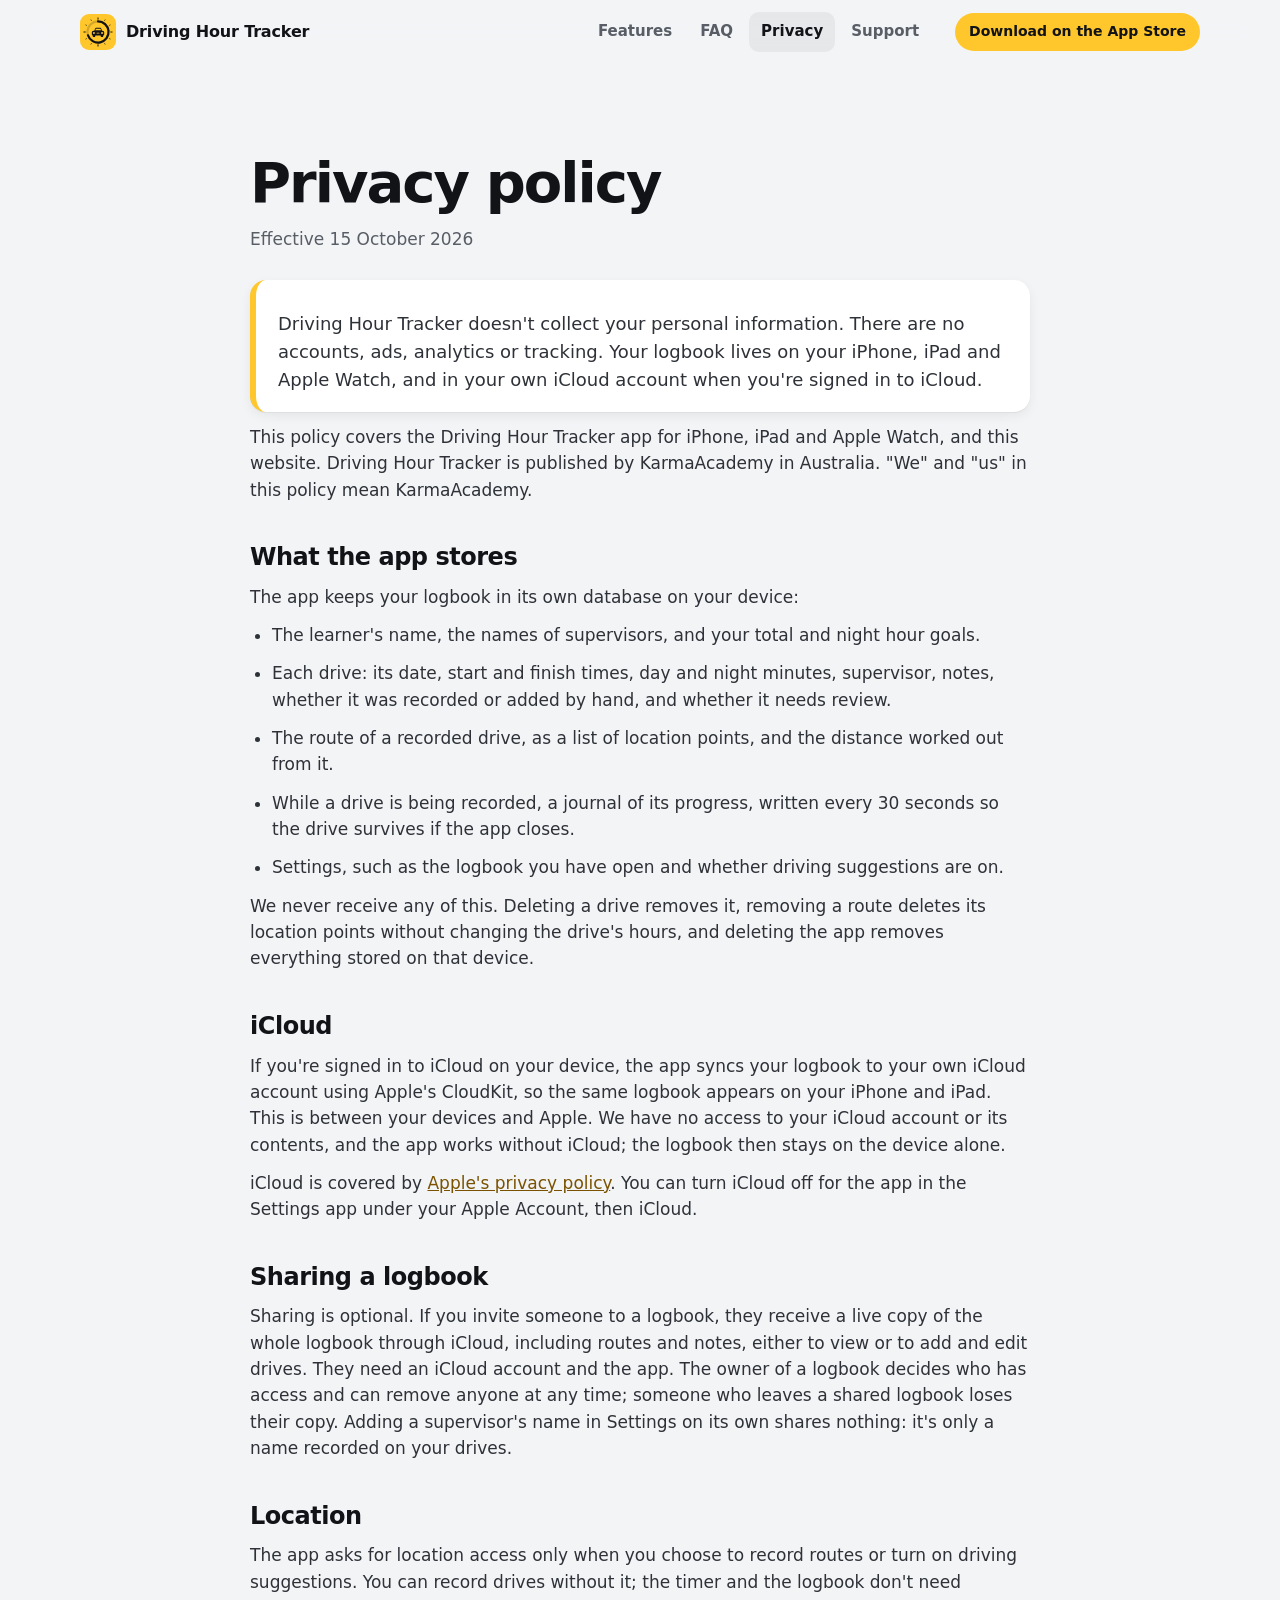
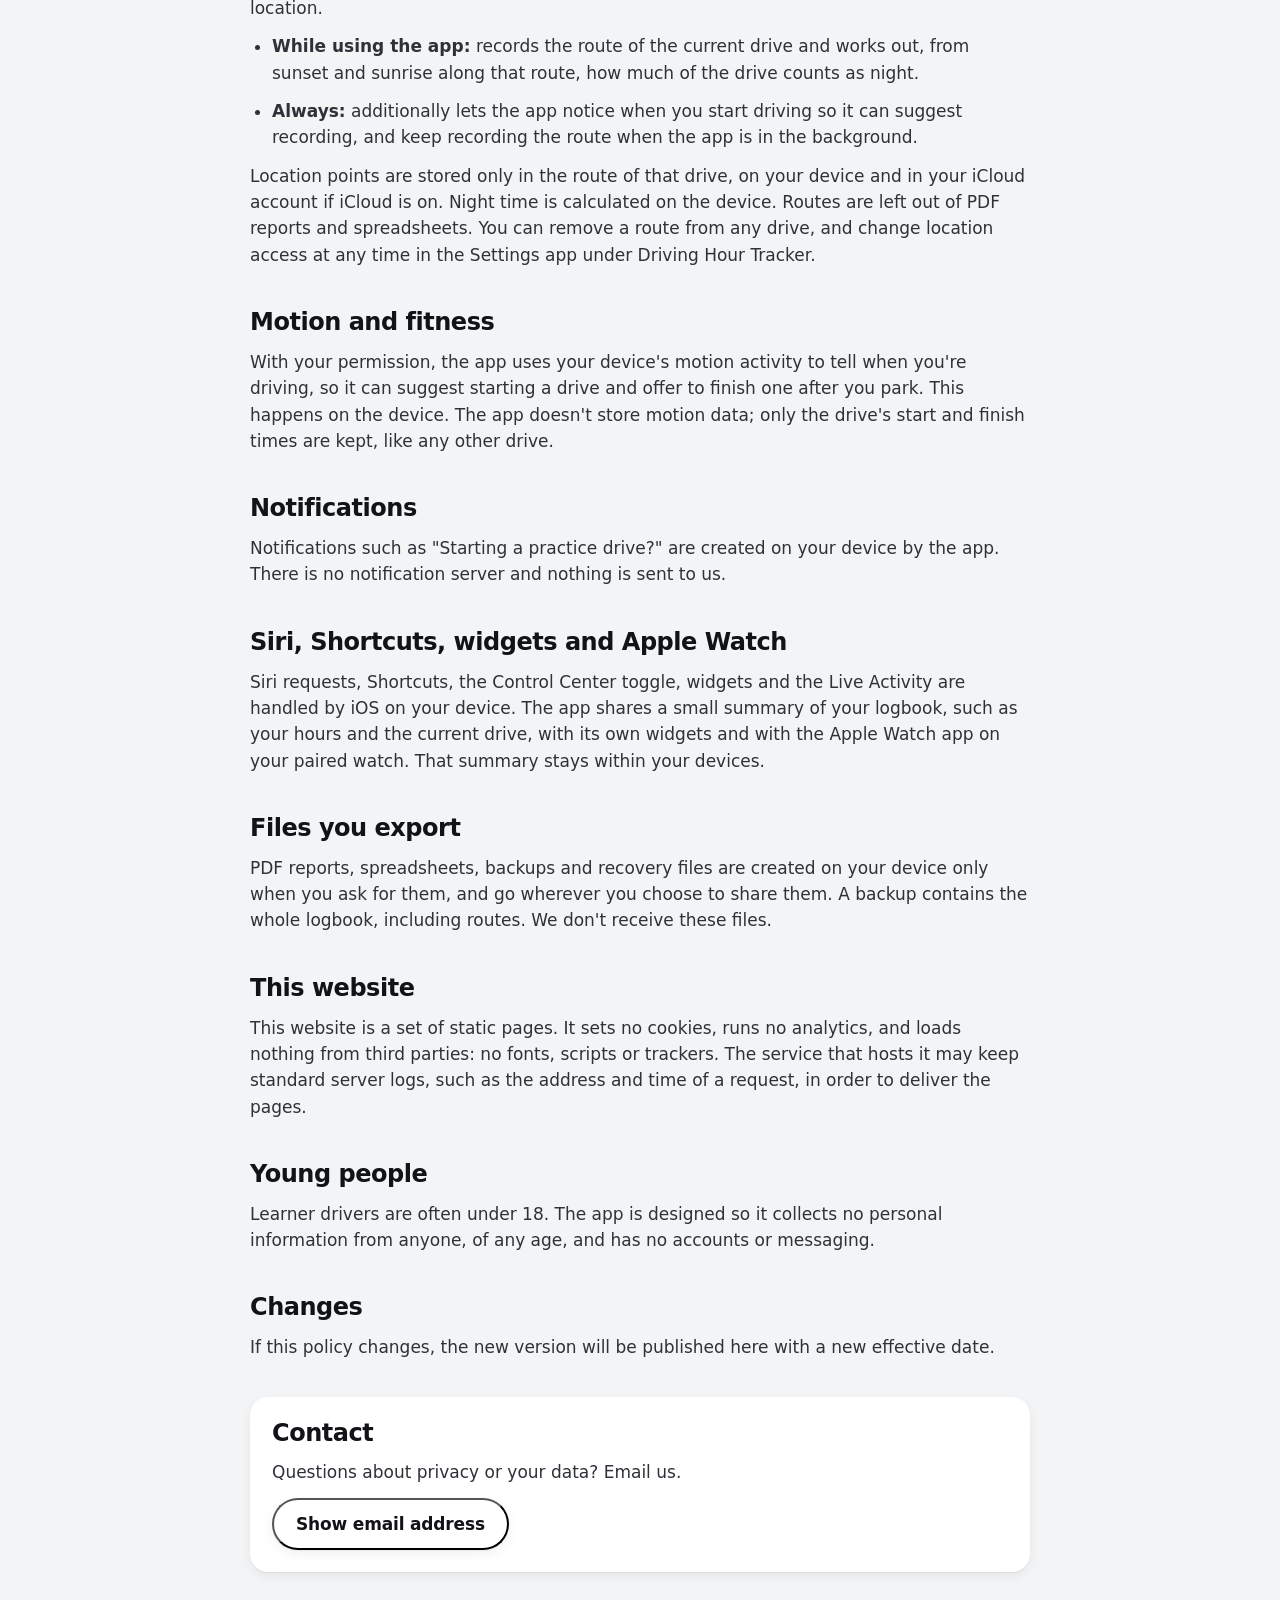
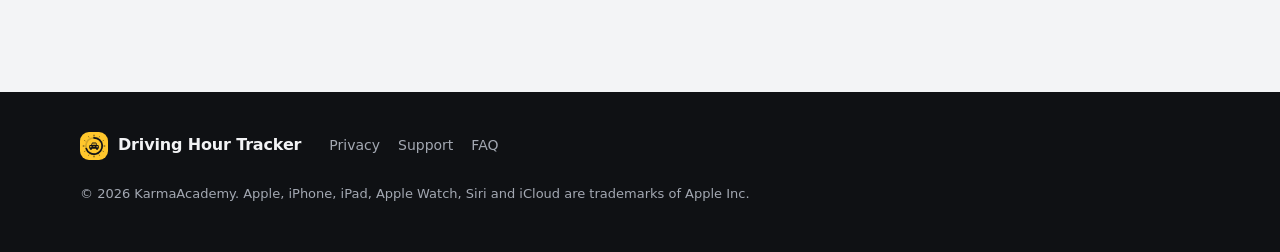
==== commit ac24016c: "Link every call to action to the App Store listing Download buttons and the nav pill now open the ap" ====
--- a/privacy/index.html
+++ b/privacy/index.html
@@ -8,6 +8,7 @@
 <link rel="canonical" href="https://drivinghourtracker.karmafy.com.au/privacy/">
 <meta name="theme-color" content="#FFC72C">
 <meta name="color-scheme" content="light">
+<meta name="apple-itunes-app" content="app-id=6819568713">
 <meta property="og:type" content="website">
 <meta property="og:title" content="Privacy policy · Driving Hour Tracker">
 <meta property="og:description" content="Your logbook stays on your device and in your own iCloud account. No accounts, analytics or ads.">
@@ -32,7 +33,7 @@
       <a href="./" aria-current="page">Privacy</a>
       <a href="../support/">Support</a>
     </nav>
-    <span class="nav-cta"><span class="long">Coming soon to the App Store</span><span class="short" aria-hidden="true">Coming soon</span></span>
+    <a class="nav-cta" href="https://apps.apple.com/app/id6819568713"><span class="long">Download on the App Store</span><span class="short" aria-hidden="true">App Store</span></a>
   </div>
 </header>
 
--- a/assets/css/site.css
+++ b/assets/css/site.css
@@ -98,7 +98,8 @@
 .nav-links { display: none; gap: 4px; margin-left: auto; }
 .nav-links a { text-decoration: none; font-size: 15px; font-weight: 550; color: var(--ink2); padding: 8px 12px; border-radius: 10px; transition: color .2s, background-color .2s; }
 .nav-links a:hover { color: var(--ink); background: rgba(17, 19, 23, .06); }
-.nav-cta { margin-left: auto; display: inline-flex; align-items: center; height: 38px; padding: 0 14px; border-radius: 19px; background: var(--plate); color: var(--onPlate); font-size: 14px; font-weight: 650; white-space: nowrap; }
+.nav-cta { margin-left: auto; display: inline-flex; align-items: center; height: 38px; padding: 0 14px; border-radius: 19px; background: var(--plate); color: var(--onPlate); font-size: 14px; font-weight: 650; white-space: nowrap; text-decoration: none; transition: transform .3s var(--ease-out), box-shadow .3s var(--ease-out); }
+.nav-cta:hover { transform: translateY(-1px); box-shadow: 0 10px 20px -12px rgba(122, 82, 0, .6); }
 @media (min-width: 900px) { .nav-links { display: flex; } .nav-cta { margin-left: 0; } }
 
 /* ---------- device frames (store.css proportions, scaled by --k) ---------- */
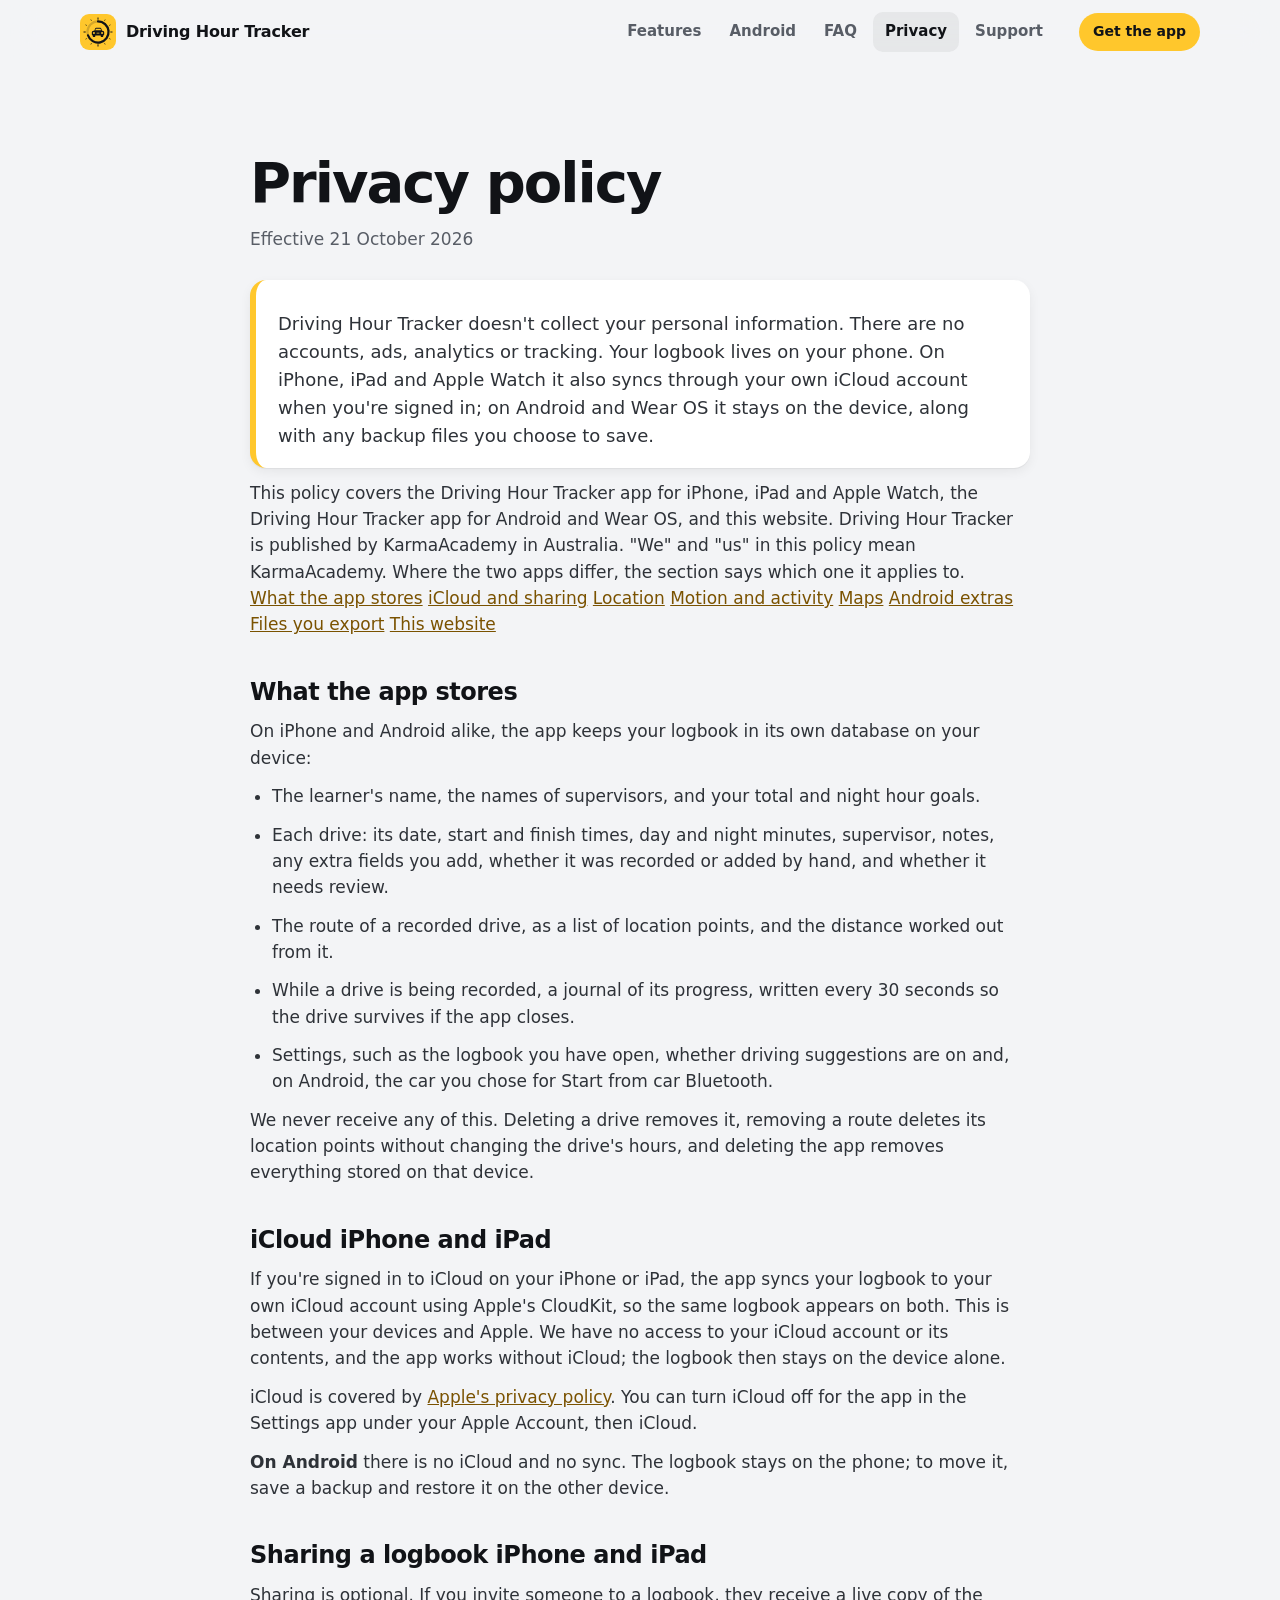
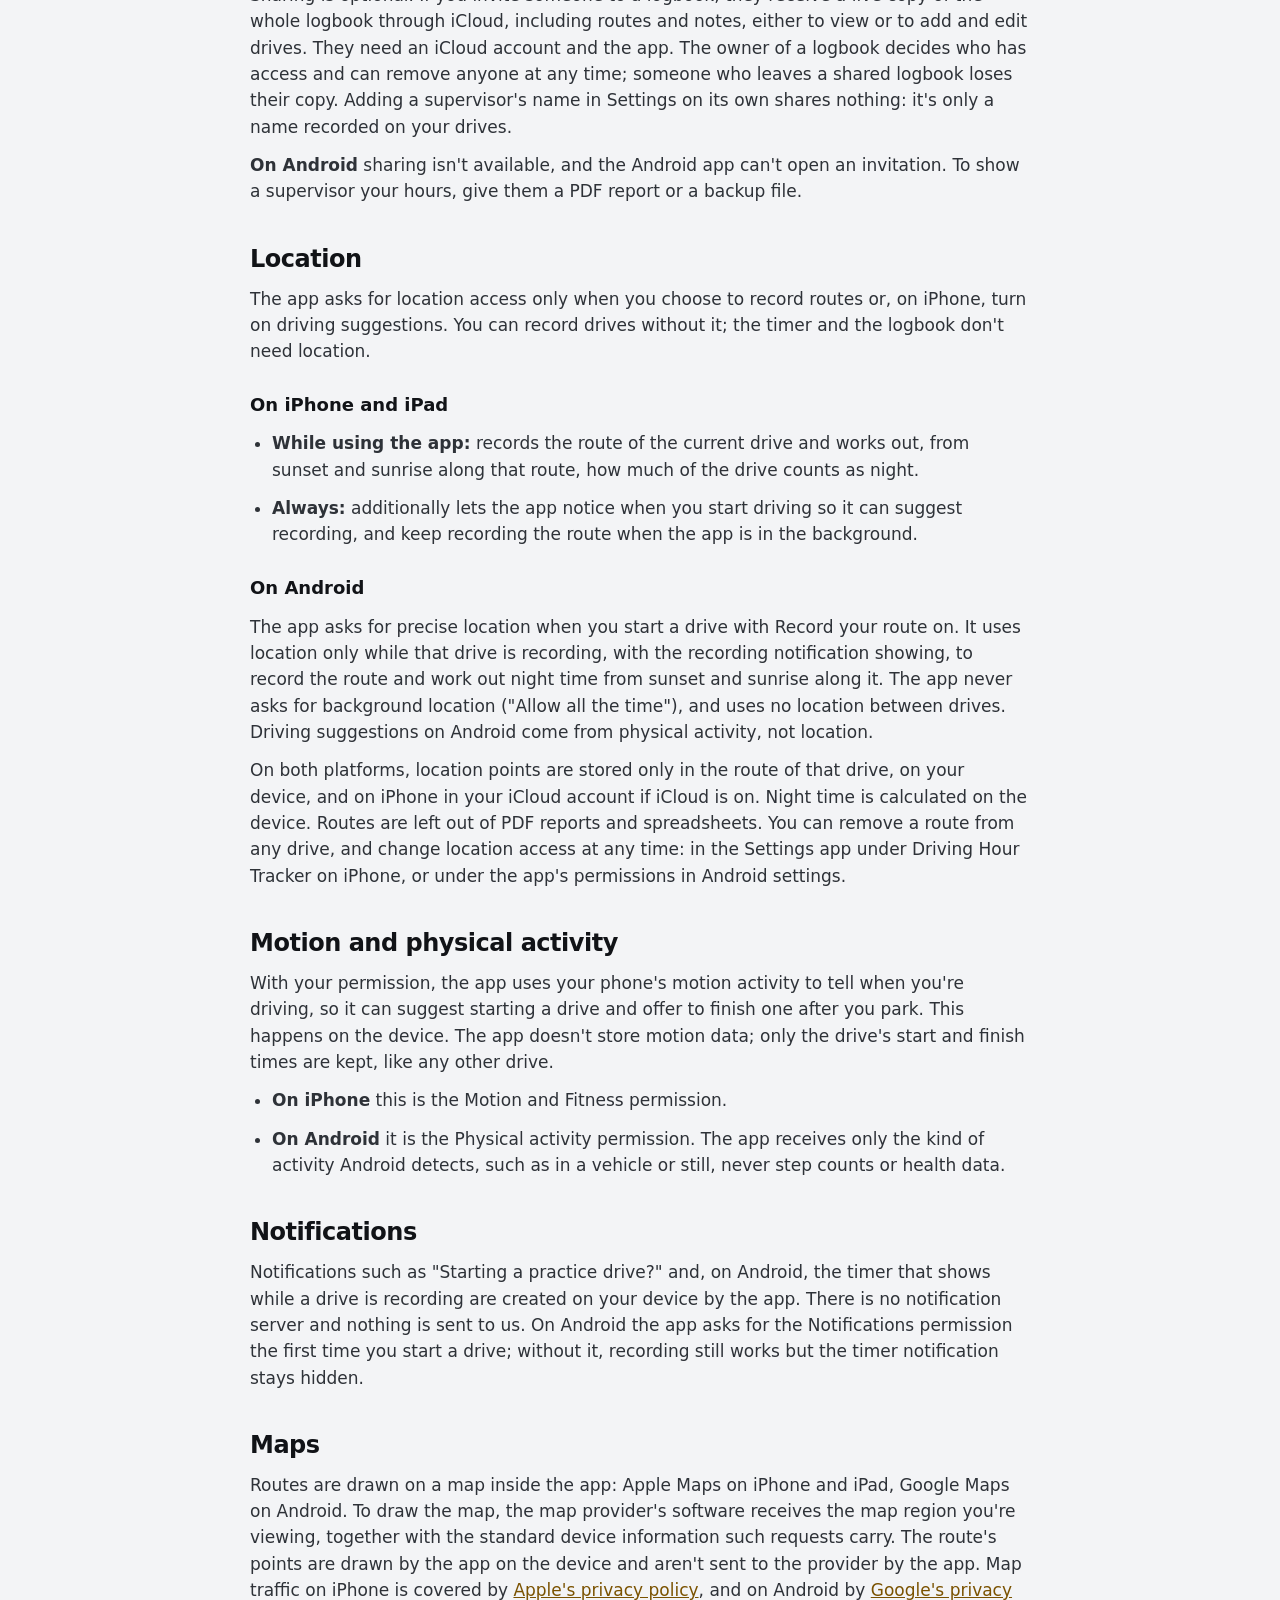
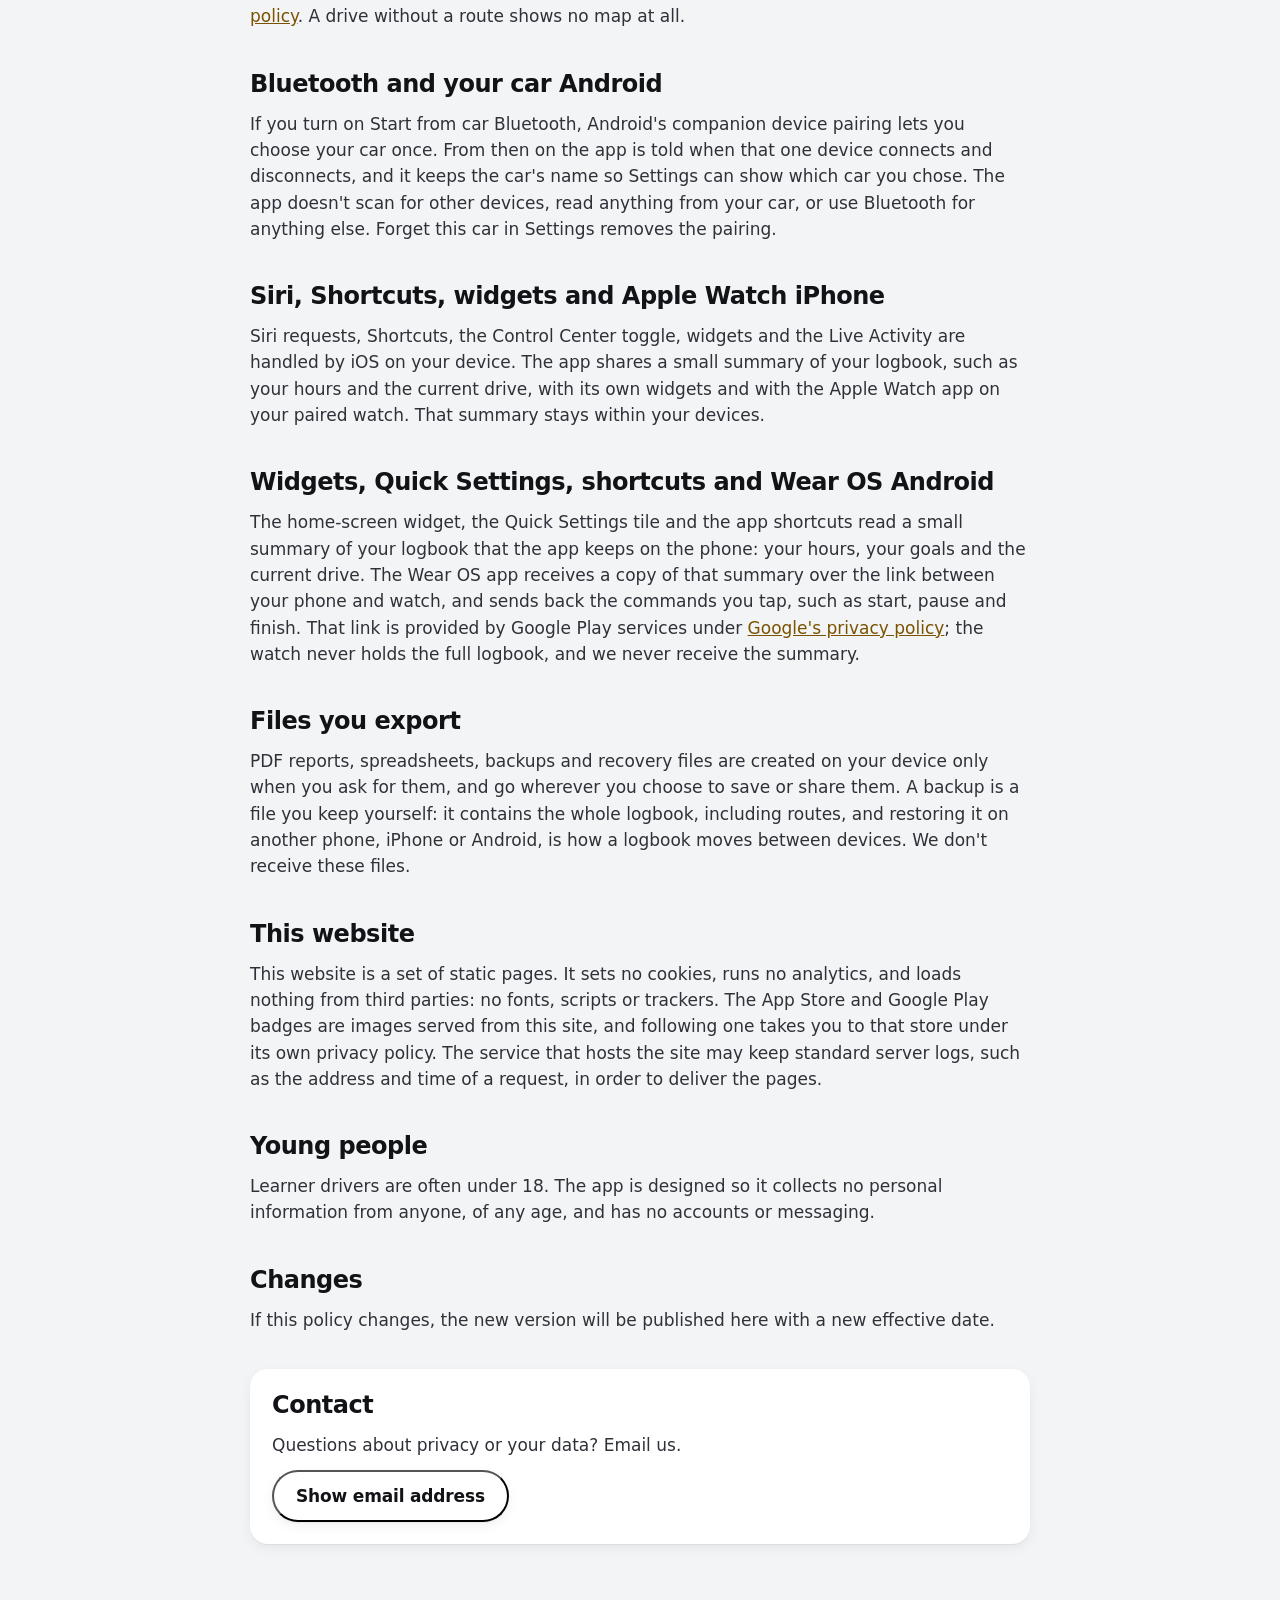
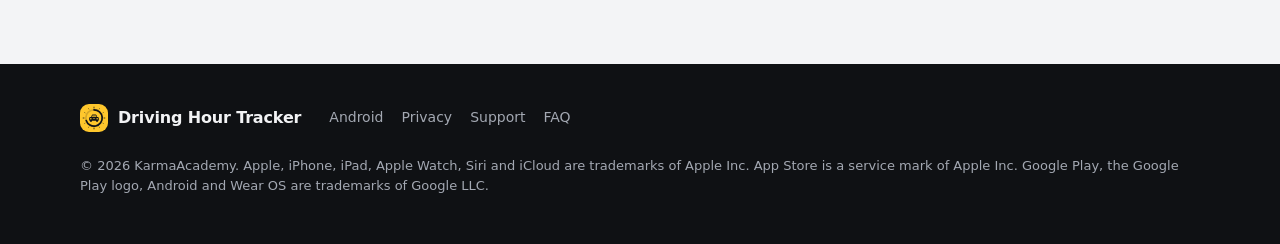
==== commit dd78a74a: "Cover Android in the privacy policy and the support page Privacy: iCloud and sharing are labelled iP" ====
--- a/privacy/index.html
+++ b/privacy/index.html
@@ -4,14 +4,14 @@
 <meta charset="utf-8">
 <meta name="viewport" content="width=device-width, initial-scale=1, viewport-fit=cover">
 <title>Privacy policy · Driving Hour Tracker</title>
-<meta name="description" content="How the Driving Hour Tracker app and website handle your information. Your logbook stays on your device and in your own iCloud account. No accounts, analytics or ads.">
+<meta name="description" content="How the Driving Hour Tracker learner logbook app for iPhone and Android, and this website, handle your information. Your logbook stays on your device, and on iPhone in your own iCloud account. No accounts, analytics or ads.">
 <link rel="canonical" href="https://drivinghourtracker.karmafy.com.au/privacy/">
 <meta name="theme-color" content="#FFC72C">
 <meta name="color-scheme" content="light">
 <meta name="apple-itunes-app" content="app-id=6819568713">
 <meta property="og:type" content="website">
 <meta property="og:title" content="Privacy policy · Driving Hour Tracker">
-<meta property="og:description" content="Your logbook stays on your device and in your own iCloud account. No accounts, analytics or ads.">
+<meta property="og:description" content="Your logbook stays on your device, and on iPhone in your own iCloud account. No accounts, analytics or ads, on iPhone or Android.">
 <meta property="og:url" content="https://drivinghourtracker.karmafy.com.au/privacy/">
 <meta property="og:image" content="https://drivinghourtracker.karmafy.com.au/assets/img/og-image.jpg">
 <link rel="icon" href="../assets/icons/favicon-32.png" sizes="32x32" type="image/png">
@@ -29,65 +29,95 @@
     </a>
     <nav class="nav-links" aria-label="Sections">
       <a href="../#features">Features</a>
+      <a href="../android/">Android</a>
       <a href="../#faq">FAQ</a>
       <a href="./" aria-current="page">Privacy</a>
       <a href="../support/">Support</a>
     </nav>
-    <a class="nav-cta" href="https://apps.apple.com/app/id6819568713"><span class="long">Download on the App Store</span><span class="short" aria-hidden="true">App Store</span></a>
+    <a class="nav-cta" href="../#download"><span class="long">Get the app</span><span class="short" aria-hidden="true">Get it</span></a>
   </div>
 </header>
 
 <main id="main" class="doc">
   <div class="wrap narrow">
     <h1>Privacy policy</h1>
-    <p class="updated">Effective 15 October 2026</p>
+    <p class="updated">Effective 21 October 2026</p>
 
     <div class="summary">
-      <p>Driving Hour Tracker doesn't collect your personal information. There are no accounts, ads, analytics or tracking. Your logbook lives on your iPhone, iPad and Apple Watch, and in your own iCloud account when you're signed in to iCloud.</p>
+      <p>Driving Hour Tracker doesn't collect your personal information. There are no accounts, ads, analytics or tracking. Your logbook lives on your phone. On iPhone, iPad and Apple Watch it also syncs through your own iCloud account when you're signed in; on Android and Wear OS it stays on the device, along with any backup files you choose to save.</p>
     </div>
 
-    <p>This policy covers the Driving Hour Tracker app for iPhone, iPad and Apple Watch, and this website. Driving Hour Tracker is published by KarmaAcademy in Australia. "We" and "us" in this policy mean KarmaAcademy.</p>
+    <p>This policy covers the Driving Hour Tracker app for iPhone, iPad and Apple Watch, the Driving Hour Tracker app for Android and Wear OS, and this website. Driving Hour Tracker is published by KarmaAcademy in Australia. "We" and "us" in this policy mean KarmaAcademy. Where the two apps differ, the section says which one it applies to.</p>
 
-    <h2>What the app stores</h2>
-    <p>The app keeps your logbook in its own database on your device:</p>
+    <nav class="toc" aria-label="On this page">
+      <a href="#stores">What the app stores</a>
+      <a href="#icloud">iCloud and sharing</a>
+      <a href="#location">Location</a>
+      <a href="#motion">Motion and activity</a>
+      <a href="#maps">Maps</a>
+      <a href="#android">Android extras</a>
+      <a href="#files">Files you export</a>
+      <a href="#website">This website</a>
+    </nav>
+
+    <h2 id="stores">What the app stores</h2>
+    <p>On iPhone and Android alike, the app keeps your logbook in its own database on your device:</p>
     <ul>
       <li>The learner's name, the names of supervisors, and your total and night hour goals.</li>
-      <li>Each drive: its date, start and finish times, day and night minutes, supervisor, notes, whether it was recorded or added by hand, and whether it needs review.</li>
+      <li>Each drive: its date, start and finish times, day and night minutes, supervisor, notes, any extra fields you add, whether it was recorded or added by hand, and whether it needs review.</li>
       <li>The route of a recorded drive, as a list of location points, and the distance worked out from it.</li>
       <li>While a drive is being recorded, a journal of its progress, written every 30 seconds so the drive survives if the app closes.</li>
-      <li>Settings, such as the logbook you have open and whether driving suggestions are on.</li>
+      <li>Settings, such as the logbook you have open, whether driving suggestions are on and, on Android, the car you chose for Start from car Bluetooth.</li>
     </ul>
     <p>We never receive any of this. Deleting a drive removes it, removing a route deletes its location points without changing the drive's hours, and deleting the app removes everything stored on that device.</p>
 
-    <h2>iCloud</h2>
-    <p>If you're signed in to iCloud on your device, the app syncs your logbook to your own iCloud account using Apple's CloudKit, so the same logbook appears on your iPhone and iPad. This is between your devices and Apple. We have no access to your iCloud account or its contents, and the app works without iCloud; the logbook then stays on the device alone.</p>
+    <h2 id="icloud">iCloud <span class="plat">iPhone and iPad</span></h2>
+    <p>If you're signed in to iCloud on your iPhone or iPad, the app syncs your logbook to your own iCloud account using Apple's CloudKit, so the same logbook appears on both. This is between your devices and Apple. We have no access to your iCloud account or its contents, and the app works without iCloud; the logbook then stays on the device alone.</p>
     <p>iCloud is covered by <a href="https://www.apple.com/legal/privacy/">Apple's privacy policy</a>. You can turn iCloud off for the app in the Settings app under your Apple Account, then iCloud.</p>
+    <div class="platform-note"><p><strong>On Android</strong> there is no iCloud and no sync. The logbook stays on the phone; to move it, save a backup and restore it on the other device.</p></div>
 
-    <h2>Sharing a logbook</h2>
+    <h2>Sharing a logbook <span class="plat">iPhone and iPad</span></h2>
     <p>Sharing is optional. If you invite someone to a logbook, they receive a live copy of the whole logbook through iCloud, including routes and notes, either to view or to add and edit drives. They need an iCloud account and the app. The owner of a logbook decides who has access and can remove anyone at any time; someone who leaves a shared logbook loses their copy. Adding a supervisor's name in Settings on its own shares nothing: it's only a name recorded on your drives.</p>
+    <div class="platform-note"><p><strong>On Android</strong> sharing isn't available, and the Android app can't open an invitation. To show a supervisor your hours, give them a PDF report or a backup file.</p></div>
 
-    <h2>Location</h2>
-    <p>The app asks for location access only when you choose to record routes or turn on driving suggestions. You can record drives without it; the timer and the logbook don't need location.</p>
+    <h2 id="location">Location</h2>
+    <p>The app asks for location access only when you choose to record routes or, on iPhone, turn on driving suggestions. You can record drives without it; the timer and the logbook don't need location.</p>
+    <h3>On iPhone and iPad</h3>
     <ul>
       <li><strong>While using the app:</strong> records the route of the current drive and works out, from sunset and sunrise along that route, how much of the drive counts as night.</li>
       <li><strong>Always:</strong> additionally lets the app notice when you start driving so it can suggest recording, and keep recording the route when the app is in the background.</li>
     </ul>
-    <p>Location points are stored only in the route of that drive, on your device and in your iCloud account if iCloud is on. Night time is calculated on the device. Routes are left out of PDF reports and spreadsheets. You can remove a route from any drive, and change location access at any time in the Settings app under Driving Hour Tracker.</p>
+    <h3>On Android</h3>
+    <p>The app asks for precise location when you start a drive with Record your route on. It uses location only while that drive is recording, with the recording notification showing, to record the route and work out night time from sunset and sunrise along it. The app never asks for background location ("Allow all the time"), and uses no location between drives. Driving suggestions on Android come from physical activity, not location.</p>
+    <p>On both platforms, location points are stored only in the route of that drive, on your device, and on iPhone in your iCloud account if iCloud is on. Night time is calculated on the device. Routes are left out of PDF reports and spreadsheets. You can remove a route from any drive, and change location access at any time: in the Settings app under Driving Hour Tracker on iPhone, or under the app's permissions in Android settings.</p>
 
-    <h2>Motion and fitness</h2>
-    <p>With your permission, the app uses your device's motion activity to tell when you're driving, so it can suggest starting a drive and offer to finish one after you park. This happens on the device. The app doesn't store motion data; only the drive's start and finish times are kept, like any other drive.</p>
+    <h2 id="motion">Motion and physical activity</h2>
+    <p>With your permission, the app uses your phone's motion activity to tell when you're driving, so it can suggest starting a drive and offer to finish one after you park. This happens on the device. The app doesn't store motion data; only the drive's start and finish times are kept, like any other drive.</p>
+    <ul>
+      <li><strong>On iPhone</strong> this is the Motion and Fitness permission.</li>
+      <li><strong>On Android</strong> it is the Physical activity permission. The app receives only the kind of activity Android detects, such as in a vehicle or still, never step counts or health data.</li>
+    </ul>
 
     <h2>Notifications</h2>
-    <p>Notifications such as "Starting a practice drive?" are created on your device by the app. There is no notification server and nothing is sent to us.</p>
+    <p>Notifications such as "Starting a practice drive?" and, on Android, the timer that shows while a drive is recording are created on your device by the app. There is no notification server and nothing is sent to us. On Android the app asks for the Notifications permission the first time you start a drive; without it, recording still works but the timer notification stays hidden.</p>
 
-    <h2>Siri, Shortcuts, widgets and Apple Watch</h2>
+    <h2 id="maps">Maps</h2>
+    <p>Routes are drawn on a map inside the app: Apple Maps on iPhone and iPad, Google Maps on Android. To draw the map, the map provider's software receives the map region you're viewing, together with the standard device information such requests carry. The route's points are drawn by the app on the device and aren't sent to the provider by the app. Map traffic on iPhone is covered by <a href="https://www.apple.com/legal/privacy/">Apple's privacy policy</a>, and on Android by <a href="https://policies.google.com/privacy">Google's privacy policy</a>. A drive without a route shows no map at all.</p>
+
+    <h2 id="android">Bluetooth and your car <span class="plat">Android</span></h2>
+    <p>If you turn on Start from car Bluetooth, Android's companion device pairing lets you choose your car once. From then on the app is told when that one device connects and disconnects, and it keeps the car's name so Settings can show which car you chose. The app doesn't scan for other devices, read anything from your car, or use Bluetooth for anything else. Forget this car in Settings removes the pairing.</p>
+
+    <h2>Siri, Shortcuts, widgets and Apple Watch <span class="plat">iPhone</span></h2>
     <p>Siri requests, Shortcuts, the Control Center toggle, widgets and the Live Activity are handled by iOS on your device. The app shares a small summary of your logbook, such as your hours and the current drive, with its own widgets and with the Apple Watch app on your paired watch. That summary stays within your devices.</p>
 
-    <h2>Files you export</h2>
-    <p>PDF reports, spreadsheets, backups and recovery files are created on your device only when you ask for them, and go wherever you choose to share them. A backup contains the whole logbook, including routes. We don't receive these files.</p>
+    <h2>Widgets, Quick Settings, shortcuts and Wear OS <span class="plat">Android</span></h2>
+    <p>The home-screen widget, the Quick Settings tile and the app shortcuts read a small summary of your logbook that the app keeps on the phone: your hours, your goals and the current drive. The Wear OS app receives a copy of that summary over the link between your phone and watch, and sends back the commands you tap, such as start, pause and finish. That link is provided by Google Play services under <a href="https://policies.google.com/privacy">Google's privacy policy</a>; the watch never holds the full logbook, and we never receive the summary.</p>
 
-    <h2>This website</h2>
-    <p>This website is a set of static pages. It sets no cookies, runs no analytics, and loads nothing from third parties: no fonts, scripts or trackers. The service that hosts it may keep standard server logs, such as the address and time of a request, in order to deliver the pages.</p>
+    <h2 id="files">Files you export</h2>
+    <p>PDF reports, spreadsheets, backups and recovery files are created on your device only when you ask for them, and go wherever you choose to save or share them. A backup is a file you keep yourself: it contains the whole logbook, including routes, and restoring it on another phone, iPhone or Android, is how a logbook moves between devices. We don't receive these files.</p>
+
+    <h2 id="website">This website</h2>
+    <p>This website is a set of static pages. It sets no cookies, runs no analytics, and loads nothing from third parties: no fonts, scripts or trackers. The App Store and Google Play badges are images served from this site, and following one takes you to that store under its own privacy policy. The service that hosts the site may keep standard server logs, such as the address and time of a request, in order to deliver the pages.</p>
 
     <h2>Young people</h2>
     <p>Learner drivers are often under 18. The app is designed so it collects no personal information from anyone, of any age, and has no accounts or messaging.</p>
@@ -108,11 +138,12 @@
   <div class="wrap foot-row">
     <a class="brand" href="../"><img src="../assets/icons/app-icon.svg" width="28" height="28" alt="">Driving Hour Tracker</a>
     <nav class="foot-links" aria-label="Footer">
+      <a href="../android/">Android</a>
       <a href="./">Privacy</a>
       <a href="../support/">Support</a>
       <a href="../#faq">FAQ</a>
     </nav>
-    <p class="foot-note">© 2026 KarmaAcademy. Apple, iPhone, iPad, Apple Watch, Siri and iCloud are trademarks of Apple Inc.</p>
+    <p class="foot-note">© 2026 KarmaAcademy. Apple, iPhone, iPad, Apple Watch, Siri and iCloud are trademarks of Apple Inc. App Store is a service mark of Apple Inc. Google Play, the Google Play logo, Android and Wear OS are trademarks of Google LLC.</p>
   </div>
 </footer>
 
--- a/assets/css/site.css
+++ b/assets/css/site.css
@@ -69,6 +69,7 @@
 .chip b { font-weight: 700; }
 .chip.plate { background: var(--plate); color: var(--onPlate); box-shadow: 0 16px 30px -18px rgba(10, 12, 16, .5); }
 .chip-row { display: flex; flex-wrap: wrap; gap: 8px; margin-top: 16px; }
+a.chip { text-decoration: none; transition: transform .3s var(--ease-out), box-shadow .3s var(--ease-out); } a.chip:hover { transform: translateY(-1px); box-shadow: 0 12px 24px -12px rgba(10, 12, 16, .3); }
 
 .row-card { display: flex; align-items: center; gap: 14px; background: var(--card); border-radius: 18px; padding: 14px 18px 14px 14px; box-shadow: var(--shadow); min-width: 250px; max-width: 330px; }
 .row-card strong { display: block; font-size: 16px; line-height: 1.25; }
@@ -509,4 +510,46 @@
   .ring .arc { stroke-dashoffset: calc(1 - var(--pct)); }
   .horizon .h-sun { transform: translateY(80px); } .horizon::after { opacity: .92; } .horizon .h-moon { opacity: 1; transform: none; }
   #watchScreen img:nth-child(2) { opacity: 1; }
-}
+  .shared-row { opacity: 1; translate: none; }
+  .share-dots i { animation: none; opacity: .6; }
+}
+
+/* ============================== SHARING ============================== */
+/* Two real Dark Mode captures: the learner inviting Sam, and Sam's copy of Maya's logbook. */
+.sharing { background: var(--dGround); color: var(--dInk); padding: clamp(72px, 10vw, 140px) 0; overflow: hidden; }
+.sharing .section-lede { color: var(--dInk2); }
+.iphone .screen.dark { background: #080A0B; }
+.share-stage { display: grid; grid-template-columns: 1fr; gap: 28px; align-items: start; justify-items: center; margin-top: 48px; }
+.share-phone { position: relative; display: flex; flex-direction: column; align-items: center; gap: 18px; max-width: 100%; }
+.share-phone .iphone { --k: .6; }
+.share-phone figcaption { text-align: center; font-size: 14px; color: var(--dInk2); max-width: 30ch; }
+.share-phone figcaption b { display: block; color: var(--dInk); font-size: 15px; margin-bottom: 4px; }
+.share-link { display: flex; align-items: center; justify-content: center; gap: 10px; }
+.share-pill { display: inline-flex; align-items: center; gap: 9px; height: 44px; padding: 0 18px; border-radius: 22px; background: var(--plate); color: var(--onPlate); font-weight: 650; font-size: 15px; white-space: nowrap; box-shadow: 0 20px 36px -20px rgba(255, 199, 44, .55); }
+.share-dots { display: flex; gap: 8px; }
+.share-dots i { width: 8px; height: 8px; border-radius: 50%; background: var(--plate); opacity: .25; animation: share-dot 2.4s ease-in-out infinite; }
+.share-dots i:nth-child(2) { animation-delay: .25s; } .share-dots i:nth-child(3) { animation-delay: .5s; } .share-dots i:nth-child(4) { animation-delay: .75s; } .share-dots i:nth-child(5) { animation-delay: 1s; }
+.share-dots:last-child i:nth-child(1) { animation-delay: 1.25s; } .share-dots:last-child i:nth-child(2) { animation-delay: 1.5s; } .share-dots:last-child i:nth-child(3) { animation-delay: 1.75s; } .share-dots:last-child i:nth-child(4) { animation-delay: 2s; } .share-dots:last-child i:nth-child(5) { animation-delay: 2.25s; }
+@keyframes share-dot { 0%, 100% { opacity: .25; transform: scale(1); } 20% { opacity: 1; transform: scale(1.25); } }
+.shared-row { position: absolute; left: 50%; bottom: 92px; transform: translateX(-50%); width: min(320px, 88vw); background: #0F1014; border-radius: 20px; padding: 12px 14px 12px; box-shadow: 0 30px 60px -18px rgba(0, 0, 0, .8), 0 0 0 1px rgba(255, 255, 255, .06); color: var(--dInk); opacity: 0; translate: 0 14px; transition: opacity .8s var(--ease) .5s, translate .8s var(--ease) .5s; }
+[data-reveal].in .shared-row { opacity: 1; translate: 0 0; }
+.shared-row small { display: block; font-size: 12px; font-weight: 600; letter-spacing: .04em; text-transform: uppercase; color: var(--dInk2); margin: 0 0 8px 6px; }
+.shared-row .row { display: flex; align-items: center; gap: 12px; background: #1C1D21; border-radius: 14px; padding: 12px 14px; }
+.shared-row .avatar { width: 32px; height: 32px; font-size: 13px; background: #23272C; color: var(--dInk2); }
+.shared-row .t b { display: block; font-size: 15px; line-height: 1.25; }
+.shared-row .t em { display: inline-flex; align-items: center; gap: 5px; font-style: normal; font-size: 13px; color: var(--dInk2); }
+.shared-row .tick { margin-left: auto; color: var(--dInk); }
+.share-steps { list-style: none; padding: 0; margin: 56px 0 0; display: grid; grid-template-columns: 1fr; gap: 16px; }
+.share-steps li { background: var(--dCard); border: 1px solid var(--dSep); border-radius: var(--radius); padding: 24px 24px 26px; }
+.share-steps .num { display: inline-grid; place-items: center; width: 34px; height: 34px; border-radius: 10px; background: var(--plate); color: var(--onPlate); font-weight: 800; font-size: 16px; }
+.share-steps h3 { font-size: 20px; letter-spacing: -.02em; margin-top: 14px; line-height: 1.2; }
+.share-steps p { color: var(--dInk2); margin-top: 8px; font-size: 15px; }
+@media (min-width: 720px) {
+  .share-stage { grid-template-columns: 1fr auto 1fr; gap: 24px; }
+  .share-link { flex-direction: column; align-self: center; margin-top: 180px; }
+  .share-dots { flex-direction: column; }
+  .share-phone .iphone { --k: .5; }
+  .shared-row { width: min(280px, 88vw); bottom: 84px; }
+  .share-steps { grid-template-columns: repeat(3, 1fr); gap: 20px; }
+}
+@media (min-width: 1080px) { .share-stage { gap: 32px; } .share-phone .iphone { --k: .66; } .share-link { margin-top: 240px; } .shared-row { width: 320px; bottom: 92px; } }
